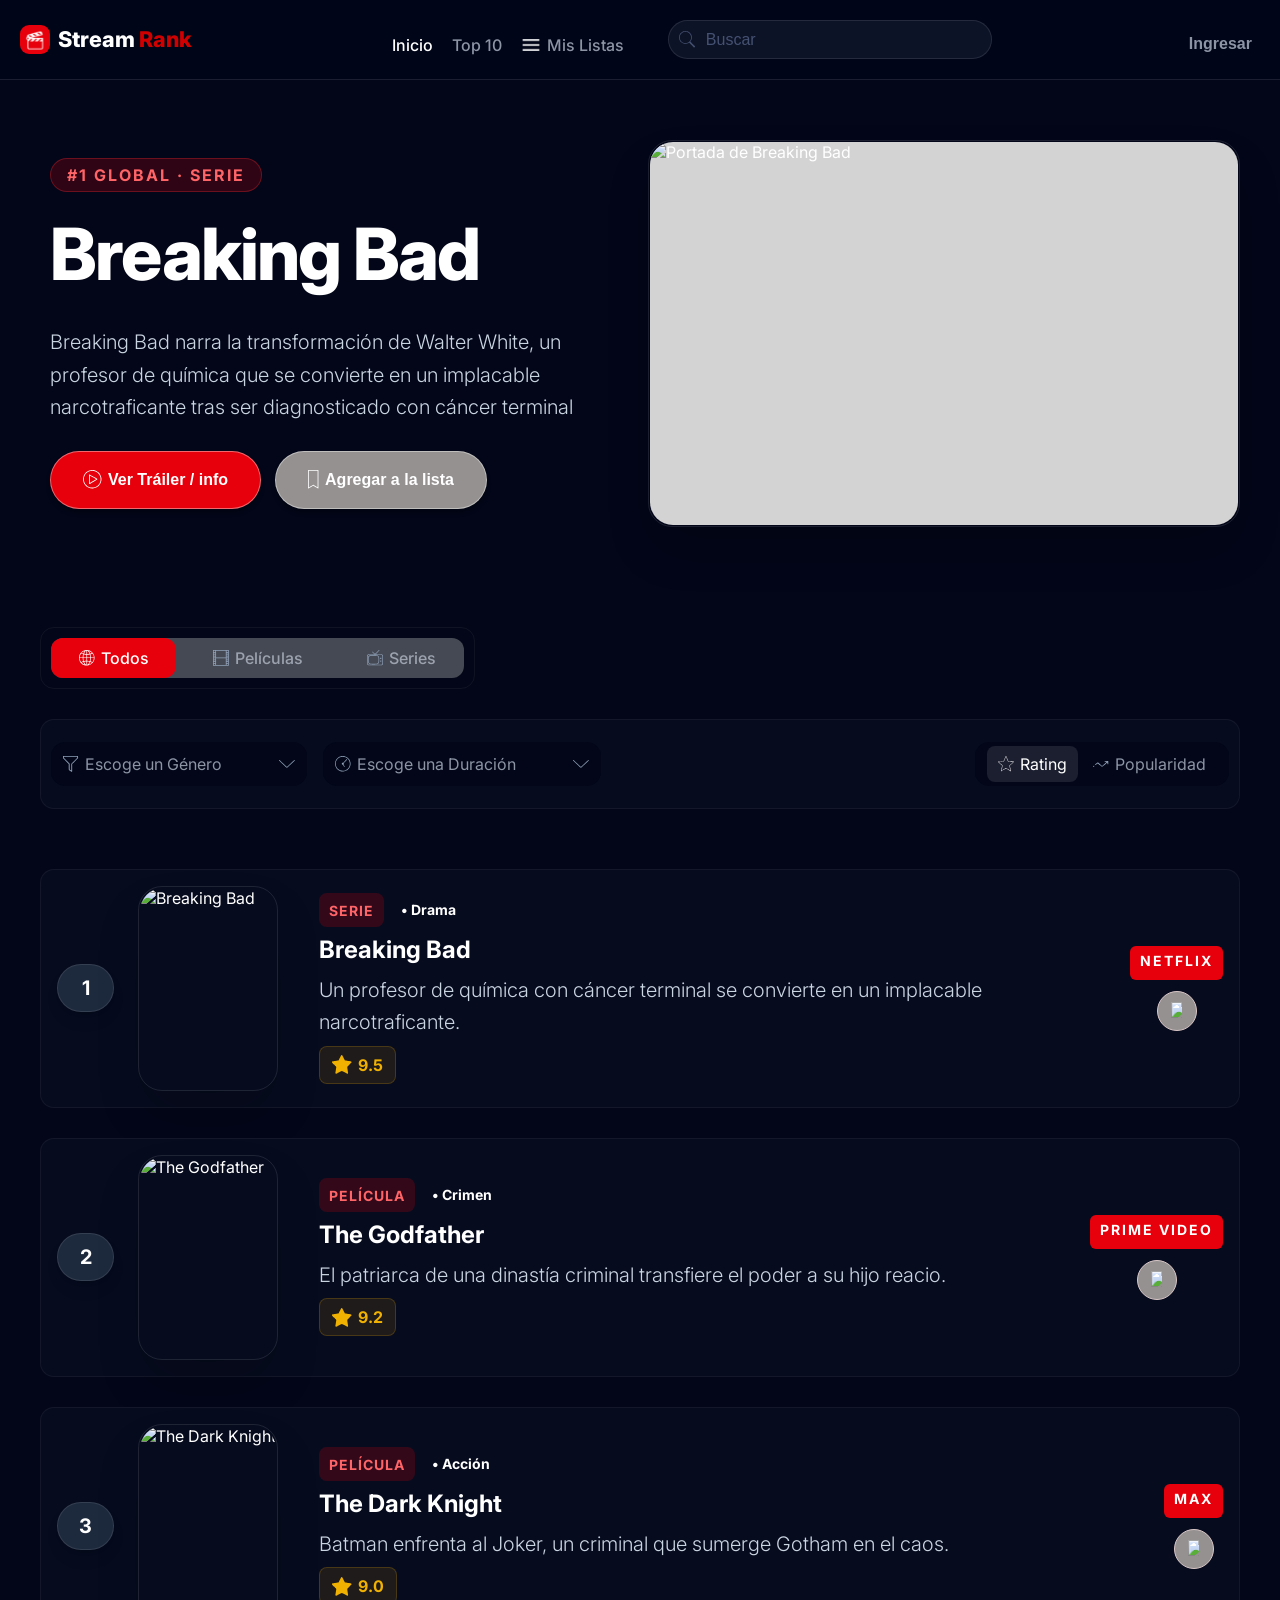
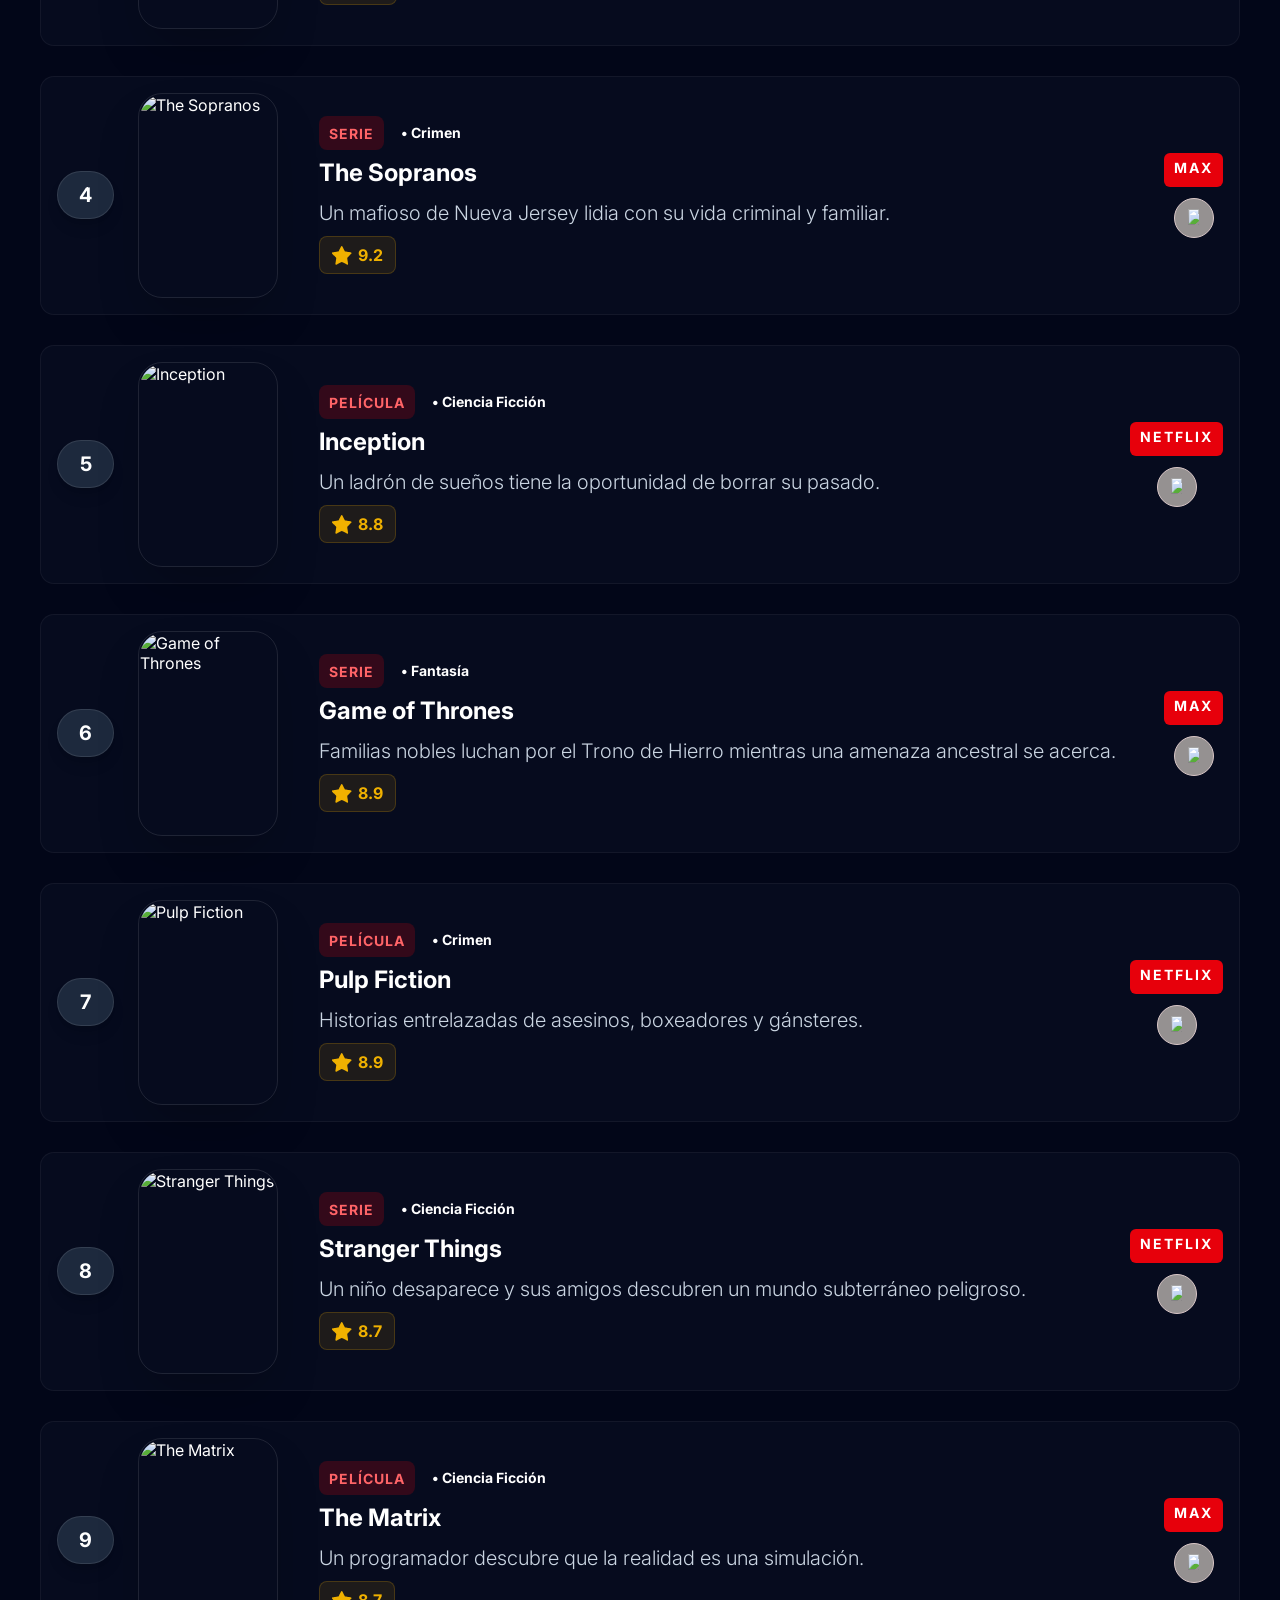
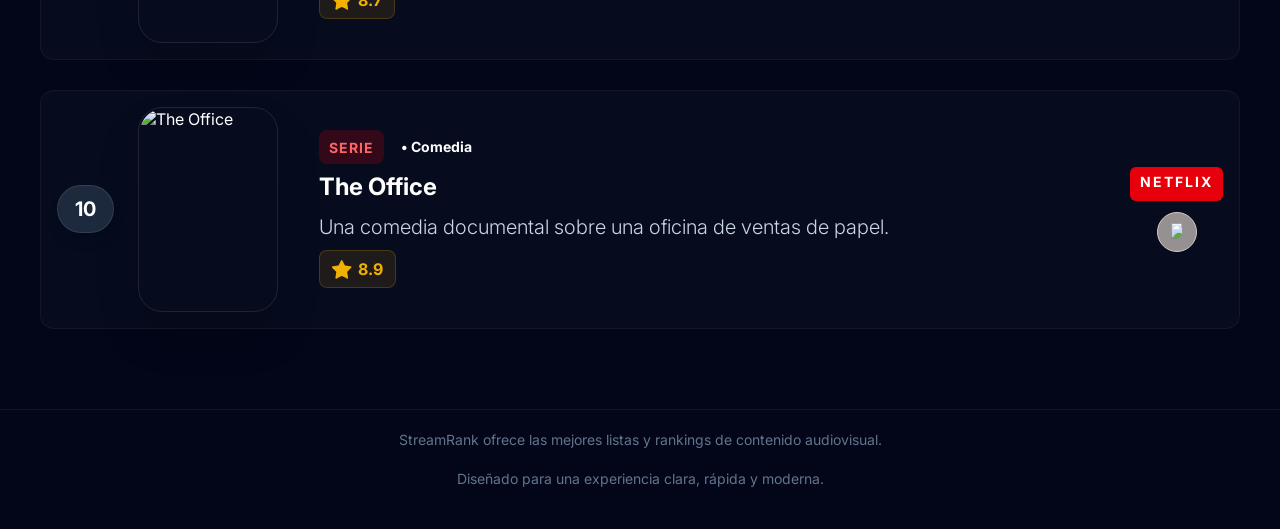
==== index.html @ d63970a8 "corregi errores icnos" ====
﻿<!DOCTYPE html>
<html lang="es">
<head>
  <meta charset="UTF-8" />
  <meta name="viewport" content="width=device-width, initial-scale=1.0" />
  <title>StreamRank - Inicio</title>
  <link rel="stylesheet" href="css/styles.css" />
  <link rel="stylesheet" href="css/registro.css">
</head>
<body>
  <header class="topbar">
    <div class="topbar-inner">
      <div class="brand" aria-label="StreamRank">
        <span class="brand-icon">
          <img src="assets/icons/Clapperboard.svg" alt="StreamRank icon" />
        </span>
        <span class="brand-title"><span>Stream</span><span>Rank</span></span>
      </div>

      <div class="header-nav-row">
        <nav class="main-nav" aria-label="Navegación principal">
          <a href="index.html" class="nav-link active">Inicio</a>
          <a href="top10.html" class="nav-link">Top 10</a>
          <a href="mis-listas.html" id="linkMisListas" class="nav-link">
            <span class="nav-icon">
              <img src="assets/icons/Menu.svg" alt="Mis Listas icon" />
            </span>
            Mis Listas
          </a>
          
        </nav>

        <form class="search-form" id="searchForm">
          <label class="search-field">
            <span class="search-icon">
              <img src="assets/icons/Busqueda.svg" alt="Buscar icon" />
            </span>
            <input id="searchInput" type="search" placeholder="Buscar" aria-label="Buscar" autocomplete="off" />
          </label>
        </form>
      </div>
       <button id="btnIngresar" class="profile-button" type="button">
        <span class="profile-icon">
          <img src="assets/icons/Perfil.svg" alt="Perfil icon" />
        </span>
        Username
      </button>

    </div>
  </header>

  <main class="page-content">
    
    <section class="hero">
        <div class="hero-info">
            <span class="hero-tag">#1 GLOBAL · SERIE</span> 
            
            <div class="hero-title-container">
                <h1 class="hero-title">Breaking Bad</h1>
            </div>

            <div class="hero-desc-container">
                <p class="hero-description">
                    Breaking Bad narra la transformación de Walter White, un profesor de química que se convierte en un implacable narcotraficante tras ser diagnosticado con cáncer terminal
                </p>
            </div>

            <div class="hero-buttons">
                <button class="btn btn-primary">
                    <span class="icon">
                        <img src="assets/icons/Play.svg" alt="Play icon" />  
                    </span>
                    <span class="btn-text">Ver Tráiler / info</span>
                </button>
                <button class="btn btn-secondary">
                    <span class="icon">
                        <img src="assets/icons/agregar.svg" alt="Agregar icon" />
                    </span>
                    <span class="btn-text">Agregar a la lista</span>
                </button>
            </div>
        </div>
        
        <div class="hero-image-container">
           <img src="https://www.hdwallpapers.net/previews/breaking-bad-walter-white-271.jpg" alt="Portada de Breaking Bad" class="hero-image">
        </div>
    </section>

    <section class="filters-section">
        
        <div class="filters-top-wrapper">
            
            <div class="content-type-toggle">
                
                <button class="toggle-btn active">
                    <span class="icon">
                        <img src="assets/icons/general.svg" alt="Todos">
                    </span>
                    <span class="btn-text">Todos</span>
                </button>
                
                <button class="toggle-btn">
                    <span class="icon">
                        <img src="assets/icons/Pelicula.svg" alt="Películas">
                    </span>
                    <span class="btn-text">Películas</span>
                </button>
                
                <button class="toggle-btn">
                    <span class="icon">
                        <img src="assets/icons/Series.svg" alt="Series">
                    </span>
                    <span class="btn-text">Series</span>
                </button>

            </div>
        </div>

        <div class="filters-bottom-wrapper">
            
            <div class="filters-dropdown-group">
                
                <button class="dropdown-btn">
                    <div class="dropdown-content-left">
                        <img src="assets/icons/Filtrar.svg" alt="Filtro">
                        <span class="btn-text">Escoge un Género</span>
                    </div>
                    <img src="assets/icons/Desplegar.svg" alt="Desplegar">
                </button>

                <button class="dropdown-btn">
                    <div class="dropdown-content-left">
                        <img src="assets/icons/Duracion.svg" alt="Reloj">
                        <span class="btn-text">Escoge una Duración</span>
                    </div>
                    <img src="assets/icons/Desplegar.svg" alt="Desplegar">
                </button>

            </div>

            <div class="filters-sort-group">
                
                <div class="sort-toggle-wrapper">
                    
                    <button class="sort-btn active">
                        <img src="assets/icons/Rating.svg" alt="Rating">
                        <span class="btn-text">Rating</span>
                    </button>
                    
                    <button class="sort-btn">
                        <img src="assets/icons/Popularidad.svg" alt="Popularidad">
                        <span class="btn-text">Popularidad</span>
                    </button>

                </div>
            </div>

        </div>

        </section>

        <section class="top-10-section">

          <div class="top-10-list">

                        <!-- CARTA 1: Breaking Bad (Serie - Drama) -->
            <article class="movie-card"
                    data-duration="160min"
                    data-description="Breaking Bad es un thriller explosivo que sigue la transformación de Walter White, un profesor de química convertido en fabricante de metanfetaminas, que junto a su exalumno Jesse Pinkman se adentra en el oscuro mundo del narcotráfico. Una historia de ambición, poder y consecuencias, donde cada decisión puede ser mortal."
                    data-trailer="https://www.youtube.com/embed/HhesaQXLuRY">
              <div class="card-number">1</div>
              <div class="card-image-wrapper">
                <img src="https://image.tmdb.org/t/p/w500/ggFHVNu6YYI5L9pCfOacjizRGt.jpg" alt="Breaking Bad" class="card-image">
              </div>
              <div class="card-info">
                <div class="info-top-tags">
                  <span class="tag-type">SERIE</span>
                  <span class="tag-genre">• Drama</span>
                </div>
                <h3 class="info-title">Breaking Bad</h3>
                <p class="info-desc">Un profesor de química con cáncer terminal se convierte en un implacable narcotraficante.</p>
                <div class="info-rating">
                  <div class="rating-icon"><img src="assets/icons/Estrella.svg" alt="Star"></div>
                  <span class="rating-text">9.5</span>
                </div>
              </div>
              <div class="card-actions">
                <span class="tag-platform">NETFLIX</span>
                <button class="btn-bookmark"><img src="assets/icons/Agregar.svg" alt="Guardar" class="bookmark-icon"></button>
              </div>
            </article>

            <!-- CARTA 2: The Godfather (Película - Crimen) -->
            <article class="movie-card"
                    data-duration="175min"
                    data-description="El patriarca de una dinastía del crimen organizado transfiere el control de su imperio a su hijo reacio. Exploración del poder, la familia y la traición. Considerada una de las mejores películas de la historia."
                    data-trailer="https://www.youtube.com/embed/sY1S34973zA">
              <div class="card-number">2</div>
              <div class="card-image-wrapper">
                <img src="https://m.media-amazon.com/images/M/MV5BNGEwYjgwOGQtYjg5ZS00Njc1LTk2ZGEtM2QwZWQ2NjdhZTE5XkEyXkFqcGc@._V1_.jpg" alt="The Godfather" class="card-image">
              </div>
              <div class="card-info">
                <div class="info-top-tags">
                  <span class="tag-type">PELÍCULA</span>
                  <span class="tag-genre">• Crimen</span>
                </div>
                <h3 class="info-title">The Godfather</h3>
                <p class="info-desc">El patriarca de una dinastía criminal transfiere el poder a su hijo reacio.</p>
                <div class="info-rating">
                  <div class="rating-icon"><img src="assets/icons/Estrella.svg" alt="Star"></div>
                  <span class="rating-text">9.2</span>
                </div>
              </div>
              <div class="card-actions">
                <span class="tag-platform">PRIME VIDEO</span>
                <button class="btn-bookmark"><img src="assets/icons/Agregar.svg" alt="Guardar" class="bookmark-icon"></button>
              </div>
            </article>

            <!-- CARTA 3: The Dark Knight (Película - Acción) -->
            <article class="movie-card"
                    data-duration="152min"
                    data-description="Batman se enfrenta a su enemigo más psicótico: el Joker, un criminal maestro que sumerge a Gotham en el caos. Considerada una de las mejores películas de superhéroes de la historia, con una actuación inolvidable de Heath Ledger."
                    data-trailer="https://www.youtube.com/embed/EXeTwQWrcwY">
              <div class="card-number">3</div>
              <div class="card-image-wrapper">
                <img src="https://image.tmdb.org/t/p/w500/qJ2tW6WMUDux911r6m7haRef0WH.jpg" alt="The Dark Knight" class="card-image">
              </div>
              <div class="card-info">
                <div class="info-top-tags">
                  <span class="tag-type">PELÍCULA</span>
                  <span class="tag-genre">• Acción</span>
                </div>
                <h3 class="info-title">The Dark Knight</h3>
                <p class="info-desc">Batman enfrenta al Joker, un criminal que sumerge Gotham en el caos.</p>
                <div class="info-rating">
                  <div class="rating-icon"><img src="assets/icons/Estrella.svg" alt="Star"></div>
                  <span class="rating-text">9.0</span>
                </div>
              </div>
              <div class="card-actions">
                <span class="tag-platform">MAX</span>
                <button class="btn-bookmark"><img src="assets/icons/Agregar.svg" alt="Guardar" class="bookmark-icon"></button>
              </div>
            </article>

            <!-- CARTA 4: The Sopranos (Serie - Crimen) -->
            <article class="movie-card"
                    data-duration="55min"
                    data-description="Tony Soprano, un mafioso de Nueva Jersey, lucha por equilibrar su vida criminal con los problemas familiares. Considerada una de las mejores series de la historia, pionera en la televisión moderna."
                    data-trailer="https://www.youtube.com/embed/KMx4iFcozK0">
              <div class="card-number">4</div>
              <div class="card-image-wrapper">
                <img src="https://m.media-amazon.com/images/M/MV5BZjYwNWQwOTMtMzYwOS00NTcxLWFhNTYtNGQ4YjdmYTcyNDFkXkEyXkFqcGc@._V1_.jpg" alt="The Sopranos" class="card-image">
              </div>
              <div class="card-info">
                <div class="info-top-tags">
                  <span class="tag-type">SERIE</span>
                  <span class="tag-genre">• Crimen</span>
                </div>
                <h3 class="info-title">The Sopranos</h3>
                <p class="info-desc">Un mafioso de Nueva Jersey lidia con su vida criminal y familiar.</p>
                <div class="info-rating">
                  <div class="rating-icon"><img src="assets/icons/Estrella.svg" alt="Star"></div>
                  <span class="rating-text">9.2</span>
                </div>
              </div>
              <div class="card-actions">
                <span class="tag-platform">MAX</span>
                <button class="btn-bookmark"><img src="assets/icons/Agregar.svg" alt="Guardar" class="bookmark-icon"></button>
              </div>
            </article>

            <!-- CARTA 5: Inception (Película - Ciencia Ficción) -->
            <article class="movie-card"
                    data-duration="148min"
                    data-description="Un ladrón que roba secretos del subconsciente durante el sueño tiene la oportunidad de borrar su pasado. Christopher Nolan dirige esta obra maestra visual que desafía la realidad."
                    data-trailer="https://www.youtube.com/embed/YoHD9XEInc0">
              <div class="card-number">5</div>
              <div class="card-image-wrapper">
                <img src="https://play-lh.googleusercontent.com/buKf27Hxendp3tLNpNtP3E-amP0o4yYV-SGKyS2u-Y3GdGRTyfNCIT5WAVs2OudOz6so5K1jtYdAUKI9nw8=w240-h480-rw" alt="Inception" class="card-image">
              </div>
              <div class="card-info">
                <div class="info-top-tags">
                  <span class="tag-type">PELÍCULA</span>
                  <span class="tag-genre">• Ciencia Ficción</span>
                </div>
                <h3 class="info-title">Inception</h3>
                <p class="info-desc">Un ladrón de sueños tiene la oportunidad de borrar su pasado.</p>
                <div class="info-rating">
                  <div class="rating-icon"><img src="assets/icons/Estrella.svg" alt="Star"></div>
                  <span class="rating-text">8.8</span>
                </div>
              </div>
              <div class="card-actions">
                <span class="tag-platform">NETFLIX</span>
                <button class="btn-bookmark"><img src="assets/icons/Agregar.svg" alt="Guardar" class="bookmark-icon"></button>
              </div>
            </article>

            <!-- CARTA 6: Game of Thrones (Serie - Fantasía) -->
            <article class="movie-card"
                    data-duration="55min"
                    data-description="Nobles familias luchan por el control del Trono de Hierro mientras una amenaza ancestral se acerca desde el norte. Dragones, traiciones, batallas épicas y personajes que marcaron la televisión moderna."
                    data-trailer="https://www.youtube.com/embed/KPLWWIOCOOQ">
              <div class="card-number">6</div>
              <div class="card-image-wrapper">
                <img src="https://m.media-amazon.com/images/M/MV5BMTNhMDJmNmYtNDQ5OS00ODdlLWE0ZDAtZTgyYTIwNDY3OTU3XkEyXkFqcGc@._V1_.jpg" alt="Game of Thrones" class="card-image">
              </div>
              <div class="card-info">
                <div class="info-top-tags">
                  <span class="tag-type">SERIE</span>
                  <span class="tag-genre">• Fantasía</span>
                </div>
                <h3 class="info-title">Game of Thrones</h3>
                <p class="info-desc">Familias nobles luchan por el Trono de Hierro mientras una amenaza ancestral se acerca.</p>
                <div class="info-rating">
                  <div class="rating-icon"><img src="assets/icons/Estrella.svg" alt="Star"></div>
                  <span class="rating-text">8.9</span>
                </div>
              </div>
              <div class="card-actions">
                <span class="tag-platform">MAX</span>
                <button class="btn-bookmark"><img src="assets/icons/Agregar.svg" alt="Guardar" class="bookmark-icon"></button>
              </div>
            </article>

            <!-- CARTA 7: Pulp Fiction (Película - Crimen) -->
            <article class="movie-card"
                    data-duration="154min"
                    data-description="Las vidas de dos asesinos a sueldo, un boxeador, la esposa de un gánster y dos ladrones se entrelazan en historias no lineales llenas de diálogos brillantes y violencia estilizada."
                    data-trailer="https://www.youtube.com/embed/s7EdQ4FqbhY">
              <div class="card-number">7</div>
              <div class="card-image-wrapper">
                <img src="https://image.tmdb.org/t/p/w500/d5iIlFn5s0ImszYzBPb8JPIfbXD.jpg" alt="Pulp Fiction" class="card-image">
              </div>
              <div class="card-info">
                <div class="info-top-tags">
                  <span class="tag-type">PELÍCULA</span>
                  <span class="tag-genre">• Crimen</span>
                </div>
                <h3 class="info-title">Pulp Fiction</h3>
                <p class="info-desc">Historias entrelazadas de asesinos, boxeadores y gánsteres.</p>
                <div class="info-rating">
                  <div class="rating-icon"><img src="assets/icons/Estrella.svg" alt="Star"></div>
                  <span class="rating-text">8.9</span>
                </div>
              </div>
              <div class="card-actions">
                <span class="tag-platform">NETFLIX</span>
                <button class="btn-bookmark"><img src="assets/icons/Agregar.svg" alt="Guardar" class="bookmark-icon"></button>
              </div>
            </article>

            <!-- CARTA 8: Stranger Things (Serie - Ciencia Ficción) -->
            <article class="movie-card"
                    data-duration="50min"
                    data-description="En un pueblo de Indiana en los años 80, un niño desaparece y sus amigos, junto con su madre y el jefe de policía, se enfrentan a una peligrosa realidad alterna llena de monstruos y experimentos gubernamentales."
                    data-trailer="https://www.youtube.com/embed/mnd7sFt5c3A">
              <div class="card-number">8</div>
              <div class="card-image-wrapper">
                <img src="https://image.tmdb.org/t/p/w500/x2LSRK2Cm7MZhjluni1msVJ3wDF.jpg" alt="Stranger Things" class="card-image">
              </div>
              <div class="card-info">
                <div class="info-top-tags">
                  <span class="tag-type">SERIE</span>
                  <span class="tag-genre">• Ciencia Ficción</span>
                </div>
                <h3 class="info-title">Stranger Things</h3>
                <p class="info-desc">Un niño desaparece y sus amigos descubren un mundo subterráneo peligroso.</p>
                <div class="info-rating">
                  <div class="rating-icon"><img src="assets/icons/Estrella.svg" alt="Star"></div>
                  <span class="rating-text">8.7</span>
                </div>
              </div>
              <div class="card-actions">
                <span class="tag-platform">NETFLIX</span>
                <button class="btn-bookmark"><img src="assets/icons/Agregar.svg" alt="Guardar" class="bookmark-icon"></button>
              </div>
            </article>

            <!-- CARTA 9: The Matrix (Película - Ciencia Ficción) -->
            <article class="movie-card"
                    data-duration="136min"
                    data-description="Un programador descubre que la realidad en la que vive es una simulación controlada por máquinas. Neo se une a un grupo de rebeldes para luchar contra sus opresores y liberar a la humanidad."
                    data-trailer="https://www.youtube.com/embed/vKQi3bBA1y8">
              <div class="card-number">9</div>
              <div class="card-image-wrapper">
                <img src="https://image.tmdb.org/t/p/w500/f89U3ADr1oiB1s9GkdPOEpXUk5H.jpg" alt="The Matrix" class="card-image">
              </div>
              <div class="card-info">
                <div class="info-top-tags">
                  <span class="tag-type">PELÍCULA</span>
                  <span class="tag-genre">• Ciencia Ficción</span>
                </div>
                <h3 class="info-title">The Matrix</h3>
                <p class="info-desc">Un programador descubre que la realidad es una simulación.</p>
                <div class="info-rating">
                  <div class="rating-icon"><img src="assets/icons/Estrella.svg" alt="Star"></div>
                  <span class="rating-text">8.7</span>
                </div>
              </div>
              <div class="card-actions">
                <span class="tag-platform">MAX</span>
                <button class="btn-bookmark"><img src="assets/icons/Agregar.svg" alt="Guardar" class="bookmark-icon"></button>
              </div>
            </article>

            <!-- CARTA 10: The Office (US) (Serie - Comedia) -->
            <article class="movie-card"
                    data-duration="22min"
                    data-description="Una comedia documental sobre la vida en una oficina de ventas de papel. Personajes inolvidables, momentos incómodos y un humor único que la convirtieron en un fenómeno de culto."
                    data-trailer="https://www.youtube.com/embed/tNcDHWpselE">
              <div class="card-number">10</div>
              <div class="card-image-wrapper">
                <img src="https://upload.wikimedia.org/wikipedia/en/5/58/TheOffice_S7_DVD.jpg" alt="The Office" class="card-image">
              </div>
              <div class="card-info">
                <div class="info-top-tags">
                  <span class="tag-type">SERIE</span>
                  <span class="tag-genre">• Comedia</span>
                </div>
                <h3 class="info-title">The Office</h3>
                <p class="info-desc">Una comedia documental sobre una oficina de ventas de papel.</p>
                <div class="info-rating">
                  <div class="rating-icon"><img src="assets/icons/Estrella.svg" alt="Star"></div>
                  <span class="rating-text">8.9</span>
                </div>
              </div>
              <div class="card-actions">
                <span class="tag-platform">NETFLIX</span>
                <button class="btn-bookmark"><img src="assets/icons/Agregar.svg" alt="Guardar" class="bookmark-icon"></button>
              </div>
            </article>



          </div>  
    </section>
    </main>

  <footer class="footer">
    <p class="footer-text">StreamRank ofrece las mejores listas y rankings de contenido audiovisual.</p>
    <p class="footer-text">Diseñado para una experiencia clara, rápida y moderna.</p>
  </footer>

<!-- MODAL FLOTANTE - UN SOLO MODAL PARA TODAS LAS CARTAS -->
<div class="modal-overlay" id="movieModalOverlay">
  <div class="floating-card">
    <div class="modal-header">
      <button class="modal-close-btn" id="closeModalBtn">✕</button>
    </div>
    <div class="modal-content">
      <!-- Tags -->
      <div class="modal-tags">
        <span class="tag-type" id="modalType">SERIE</span>
        <span class="tag-genre" id="modalGenre">• Drama</span>
      </div>

      <!-- Título -->
      <h3 class="info-title" id="modalTitle">Breaking Bad</h3>

      <!-- Rating + Duración -->
      <div class="modal-rating-duration">
        <div class="info-rating">
          <div class="rating-icon"><img src="assets/icons/Estrella.svg" alt="Star"></div>
          <span class="rating-text" id="modalRating">9.5</span>
        </div>
        <div class="modal-duration-badge">
          <img src="assets/icons/Duracion.svg" alt="Duración" class="duration-icon">
          <span id="modalDuration">160min</span>
        </div>
      </div>

      <!-- Descripción larga (se actualiza dinámicamente) -->
      <p class="info-desc" id="modalDesc"></p>

      <!-- Tráiler (se actualiza dinámicamente) -->
      <div class="trailer-wrapper">
        <iframe id="trailerIframe" src="https://www.youtube.com/embed/HhesaQXLuRY" title="Trailer" frameborder="0" allowfullscreen></iframe>
      </div>

    </div>
  </div>
</div>

  <script>
    document.addEventListener('DOMContentLoaded', () => {
      const btnAgregar = document.querySelector('.btn-secondary');
      
      btnAgregar.addEventListener('click', function() {
        this.classList.toggle('added');
        
        const icon = this.querySelector('.icon');
        const text = this.querySelector('.btn-text');
        
        if (this.classList.contains('added')) {
          icon.innerHTML = '<img src="assets/icons/agregada.svg" alt="Agregado" style="width: 20px; height: 20px; object-fit: contain;" />';
          text.textContent = 'Agregado';
        } else {
          icon.innerHTML = '<img src="assets/icons/agregar.svg" alt="Agregar" style="width: 20px; height: 20px; object-fit: contain;" />'; 
          text.textContent = 'Agregar a la lista';
        }
      });
    });
  </script>

  <script>
    // Seleccionamos todos los botones de guardado de las tarjetas
    const bookmarkButtons = document.querySelectorAll('.btn-bookmark');

    bookmarkButtons.forEach(button => {
        button.addEventListener('click', function() {
            // Alterna la clase 'active' (pone y quita el fondo rojo)
            this.classList.toggle('active');

            // Seleccionamos la imagen que está dentro del botón
            const icon = this.querySelector('img');

            // Si el botón ahora tiene la clase 'active', cambiamos el icono al de check
            if (this.classList.contains('active')) {
                // Asegúrate de tener un icono de check rojo en tu carpeta assets
                icon.src = 'assets/icons/agregada.svg'; 
            } else {
                // Si se quita el 'active', vuelve al icono original
                icon.src = 'assets/icons/agregar.svg';
            }
        });
    });
  </script>

<script>
    document.addEventListener('DOMContentLoaded', () => {
    const movieModalOverlay = document.getElementById('movieModalOverlay');
    const closeBtn = document.getElementById('closeModalBtn');
    
    // Elementos del modal
    const modalType = document.getElementById('modalType');
    const modalGenre = document.getElementById('modalGenre');
    const modalTitle = document.getElementById('modalTitle');
    const modalRating = document.getElementById('modalRating');
    const modalDesc = document.getElementById('modalDesc');
    const modalDuration = document.getElementById('modalDuration');
    const trailerIframe = document.getElementById('trailerIframe');
    
    function openMovieModal(card) {
        // Obtener datos de la carta (clases existentes)
        const typeElem = card.querySelector('.tag-type');
        const genreElem = card.querySelector('.tag-genre');
        const titleElem = card.querySelector('.info-title');
        const ratingElem = card.querySelector('.rating-text');
        
        // Actualizar modal con esos datos
        if (typeElem) modalType.textContent = typeElem.textContent;
        if (genreElem) modalGenre.textContent = genreElem.textContent;
        if (titleElem) modalTitle.textContent = titleElem.textContent;
        if (ratingElem) modalRating.textContent = ratingElem.textContent;
        
        // Obtener datos de atributos data-*
        const duration = card.dataset.duration || '160min';
        const description = card.dataset.description || '';
        const trailerUrl = card.dataset.trailer || 'https://www.youtube.com/embed/HhesaQXLuRY';
        
        modalDuration.textContent = duration;
        modalDesc.textContent = description;
        trailerIframe.src = trailerUrl;
        
        // Mostrar modal
        movieModalOverlay.classList.add('active');
        document.body.classList.add('modal-open');
    }
    
    function closeMovieModal() {
        movieModalOverlay.classList.remove('active');
        document.body.classList.remove('modal-open');
        // Opcional: detener el vídeo al cerrar
        // trailerIframe.src = trailerIframe.src;
    }
    
    // Asignar evento click a todas las cartas
    const cards = document.querySelectorAll('.movie-card');
    cards.forEach(card => {
        card.addEventListener('click', (e) => {
        if (e.target.closest('.btn-bookmark')) return;
        openMovieModal(card);
        });
    });
    
    // Cerrar modal
    closeBtn.addEventListener('click', closeMovieModal);
    movieModalOverlay.addEventListener('click', (e) => {
        if (e.target === movieModalOverlay) closeMovieModal();
    });
    document.addEventListener('keydown', (e) => {
        if (e.key === 'Escape' && movieModalOverlay.classList.contains('active')) closeMovieModal();
    });
    });
    const todasLasCartas = document.querySelectorAll('.movie-card');

  function filtrarCartas() {
    const tipoActivo = document.querySelector('.toggle-btn.active')?.dataset.tipo || 'todos';
    const generoActivo = document.querySelector('.dropdown-btn[data-tipo="genero"]')?.dataset.valor || 'todos';
    const duracionActiva = document.querySelector('.dropdown-btn[data-tipo="duracion"]')?.dataset.valor || 'todos';

    todasLasCartas.forEach(card => {
      const tipo = card.querySelector('.tag-type')?.textContent.trim().toLowerCase();
      const genero = card.querySelector('.tag-genre')?.textContent.replace('•','').trim().toLowerCase();
      const duracion = parseInt(card.dataset.duration) || 0;

      let visible = true;

      // Filtro tipo
      if (tipoActivo === 'peliculas' && tipo !== 'película') visible = false;
      if (tipoActivo === 'series' && tipo !== 'serie') visible = false;

      // Filtro género
      if (generoActivo !== 'todos' && !genero.includes(generoActivo)) visible = false;

      // Filtro duración
      if (duracionActiva === 'corta' && duracion > 100) visible = false;
      if (duracionActiva === 'media' && (duracion <= 100 || duracion > 150)) visible = false;
      if (duracionActiva === 'larga' && duracion <= 150) visible = false;

      card.style.display = visible ? '' : 'none';
    });

    ordenarCartas();
  }

  function ordenarCartas() {
    const ordenActivo = document.querySelector('.sort-btn.active')?.dataset.orden || 'rating';
    const lista = document.querySelector('.top-10-list');
    const cartas = [...lista.querySelectorAll('.movie-card')].filter(c => c.style.display !== 'none');

    cartas.sort((a, b) => {
      if (ordenActivo === 'rating') {
        return parseFloat(b.querySelector('.rating-text')?.textContent || 0)
             - parseFloat(a.querySelector('.rating-text')?.textContent || 0);
      } else {
        // popularidad = número de carta original
        return parseInt(a.querySelector('.card-number')?.textContent || 0)
             - parseInt(b.querySelector('.card-number')?.textContent || 0);
      }
    });

    cartas.forEach(c => lista.appendChild(c));
  }

  // ── TOGGLE TIPO (Todos / Películas / Series) ──
  const tipoMap = { 'Todos': 'todos', 'Películas': 'peliculas', 'Series': 'series' };
  document.querySelectorAll('.toggle-btn').forEach(btn => {
    btn.dataset.tipo = tipoMap[btn.querySelector('.btn-text')?.textContent.trim()] || 'todos';
    btn.addEventListener('click', () => {
      document.querySelectorAll('.toggle-btn').forEach(b => b.classList.remove('active'));
      btn.classList.add('active');
      filtrarCartas();
    });
  });

  // ── SORT (Rating / Popularidad) ──
  const ordenMap = { 'Rating': 'rating', 'Popularidad': 'popularidad' };
  document.querySelectorAll('.sort-btn').forEach(btn => {
    btn.dataset.orden = ordenMap[btn.querySelector('.btn-text')?.textContent.trim()] || 'rating';
    btn.addEventListener('click', () => {
      document.querySelectorAll('.sort-btn').forEach(b => b.classList.remove('active'));
      btn.classList.add('active');
      filtrarCartas();
    });
  });

  // ── DROPDOWNS ──
  function crearDropdown(btnEl, tipo, opciones) {
    btnEl.dataset.tipo = tipo;
    btnEl.dataset.valor = 'todos';

    const wrapper = document.createElement('div');
    wrapper.className = 'dropdown-wrapper';
    btnEl.parentNode.insertBefore(wrapper, btnEl);
    wrapper.appendChild(btnEl);

    const menu = document.createElement('div');
    menu.className = 'dropdown-menu';
    menu.innerHTML = opciones.map(o =>
      `<button class="dropdown-option" data-valor="${o.valor}" type="button">${o.label}</button>`
    ).join('');
    wrapper.appendChild(menu);

    btnEl.addEventListener('click', (e) => {
      e.stopPropagation();
      // Cerrar otros dropdowns
      document.querySelectorAll('.dropdown-menu.open').forEach(m => {
        if (m !== menu) m.classList.remove('open');
      });
      menu.classList.toggle('open');
    });

    menu.querySelectorAll('.dropdown-option').forEach(opt => {
      opt.addEventListener('click', () => {
        btnEl.dataset.valor = opt.dataset.valor;
        btnEl.querySelector('.btn-text').textContent = opt.textContent;
        menu.classList.remove('open');
        filtrarCartas();
      });
    });
  }

  const dropdowns = document.querySelectorAll('.dropdown-btn');
  crearDropdown(dropdowns[0], 'genero', [
    { valor: 'todos', label: 'Todos los géneros' },
    { valor: 'drama', label: 'Drama' },
    { valor: 'crimen', label: 'Crimen' },
    { valor: 'acción', label: 'Acción' },
    { valor: 'thriller', label: 'Thriller' },
    { valor: 'ciencia ficción', label: 'Ciencia Ficción' },
  ]);
  crearDropdown(dropdowns[1], 'duracion', [
    { valor: 'todos', label: 'Cualquier duración' },
    { valor: 'corta', label: 'Corta (< 100 min)' },
    { valor: 'media', label: 'Media (100–150 min)' },
    { valor: 'larga', label: 'Larga (> 150 min)' },
  ]);

  // Cerrar dropdowns al hacer clic afuera
  document.addEventListener('click', () => {
    document.querySelectorAll('.dropdown-menu.open').forEach(m => m.classList.remove('open'));
  });
    
</script>
  <!-- AUTH MODALS -->
  <div id="modalOverlay" class="modal-overlay" onclick="cerrarModal()" style="display:none;"></div>

  <div id="modalLogin" class="modal-login" style="display:none;">
    <button class="modal-cerrar" type="button" onclick="cerrarModal()">✕</button>
    <div class="modal-contenido">
      <div class="modal-encabezado">
        <h2 class="modal-titulo">Bienvenido de nuevo</h2>
        <p class="modal-subtitulo">Ingresa tus credenciales para acceder a tu cuenta.</p>
      </div>
      <div class="modal-campo">
        <label class="modal-label" for="loginEmail">Correo electrónico</label>
        <div class="modal-input-wrapper">
          <span class="modal-input-icono">✉</span>
          <input class="modal-input" id="loginEmail" type="email" placeholder="tu@correo.com" />
          <small id="loginEmailError" style="color:red; display:none; font-size:12px;">El correo debe contener "@gmail.com"</small>
        </div>
      </div>
      <div class="modal-campo">
        <label class="modal-label" for="loginPassword">Contraseña</label>
        <div class="modal-input-wrapper">
          <span class="modal-input-icono">🔒</span>
          <input class="modal-input" id="loginPassword" type="password" placeholder="••••••••" />
          <small id="loginPassError" style="color:red; display:none; font-size:12px;">La contraseña debe tener mínimo 8 caracteres</small>
        </div>
      </div>
      <button class="modal-btn-ingresar" type="button" onclick="simularLogin()">Ingresar</button>
      <p class="modal-pie">¿No tienes cuenta? <a href="javascript:void(0)" class="modal-pie-link" onclick="abrirRegistro()">Regístrate aquí</a></p>
    </div>
  </div>

  <div id="modalRegistro" class="modal-login" style="display:none;">
    <button class="modal-cerrar" type="button" onclick="cerrarRegistro()">✕</button>
    <div class="modal-contenido">
      <div class="modal-encabezado">
        <h2 class="modal-titulo">Crear una cuenta</h2>
        <p class="modal-subtitulo">Regístrate por primera vez con tu correo electrónico.</p>
      </div>
      <div class="modal-campo">
        <label class="modal-label" for="regEmail">Correo electrónico</label>
        <div class="modal-input-wrapper">
          <span class="modal-input-icono">✉</span>
          <input class="modal-input" id="regEmail" type="email" placeholder="tu@correo.com" />
        </div>
      </div>
      <div class="modal-campo">
        <label class="modal-label" for="regPassword">Contraseña</label>
        <div class="modal-input-wrapper">
          <span class="modal-input-icono">🔒</span>
          <input class="modal-input" id="regPassword" type="password" placeholder="••••••••" />
        </div>
      </div>
      <button class="modal-btn-ingresar" type="button" onclick="simularRegistro()">Registrarse</button>
      <p class="modal-pie">¿Ya tienes cuenta? <a href="javascript:void(0)" class="modal-pie-link" onclick="irALogin()">Ingresa aquí</a></p>
    </div>
  </div>

  <script src="js/auth.js"></script>
</body>
</html>
---- css/styles.css ----
@import url('https://fonts.googleapis.com/css2?family=Inter:wght@300;400;500;700;800&display=swap');

:root {
  color-scheme: dark;
  /* Colores */
  --color-bg: #020618;
  --color-surface: #0F172B;
  --color-brand: #E7000B;
  --color-brand-dark: #D00000;
  --color-text-primary: #ffffff;
  --color-text-muted: #8D95A5;
  --color-text-placeholder: #455172;
  --color-text-footer: #62748E;
  --color-border: rgba(255, 255, 255, 0.1);
  --color-border-hover: rgba(255, 255, 255, 0.2);
  --color-surface-hover: rgba(255, 255, 255, 0.05);
  --color-topbar-bg: rgba(2, 6, 24, 0.8);
  --color-search-bg: rgba(15, 23, 43, 0.8);

  /* Tipografía */
  --font-main: 'Inter', ui-sans-serif, system-ui, -apple-system, BlinkMacSystemFont, 'Segoe UI', sans-serif;

  /* Bordes redondeados */
  --radius-sm: 8px;
  --radius-md: 9.1px;
  --radius-pill: 9999px;
}

* {
  box-sizing: border-box;
}

html,
body {
  margin: 0;
  min-height: 100%;
}

body {
  display: flex;
  flex-direction: column;
  min-height: 100vh;
  font-family: var(--font-main);
  background: var(--color-bg);
  color: var(--color-text-primary);
}

.page-content {
  flex: 1;
}

/* --- ESTILOS DE TU HEADER --- */
.topbar {
  display: flex;
  flex-direction: column;
  align-items: center;
  align-self: stretch;
  padding: 20px;
  width: 100%;
  border-bottom: 1px solid var(--color-border);
  background: var(--color-topbar-bg);
}

.topbar-inner {
  display: flex;
  justify-content: space-between;
  align-items: center;
  align-content: center;
  row-gap: 74px;
  flex-wrap: wrap;
  width: 100%;
}

.brand {
  display: flex;
  justify-content: space-between;
  align-items: center;
  align-content: center;
  row-gap: 74px;
  flex-wrap: wrap;
  gap: 8px;
  align-self: stretch;
}

.brand-icon {
  display: flex;
  justify-content: center;
  align-items: center;
  padding: 4.9px;
  gap: 7px;
  border-radius: var(--radius-md);
  background: var(--color-brand);
}

.brand-icon img {
  width: 20px;
  height: 20px;
  object-fit: contain;
}

.brand-title {
  display: inline-flex;
  align-items: center;
  gap: 4px;
  font-size: 21.682px;
  font-weight: 800;
  line-height: 1;
}

.brand-title span:first-child {
  color: var(--color-text-primary);
}

.brand-title span:last-child {
  color: var(--color-brand-dark);
}

.header-nav-row {
  display: flex;
  width: 612px;
  justify-content: space-between;
  align-items: center;
  align-content: center;
  row-gap: 19px;
  flex-wrap: wrap;
}

.main-nav {
  display: flex;
  width: 256px;
  height: 25px;
  padding: 0 4px;
  justify-content: space-between;
  align-items: center;
  align-content: space-between;
  flex-shrink: 0;
  flex-wrap: wrap;
}

.nav-link {
  display: inline-flex;
  align-items: center;
  gap: 6px;
  padding: 8px;
  min-height: 25px;
  color: var(--color-text-muted); 
  font-size: 16px;
  font-weight: 500;
  text-decoration: none;
  cursor: pointer;
  transition: color 0.3s;  
}

.nav-link.active, 
.nav-link:hover {
  color: var(--color-text-primary); 
}

.nav-link.active .nav-icon img,
.nav-link:hover .nav-icon img {
  filter: brightness(1.5); 
}

.nav-icon {
  display: inline-flex;
  width: 20px;
  height: 20px;
  align-items: center;
  justify-content: center;
}

.nav-icon img,
.search-icon img,
.profile-icon img {
  width: 100%;
  height: 100%;
  object-fit: contain;
}

.search-form {
  display: flex;
  width: 324px;
  height: 39px;
  flex-shrink: 0;
}

.search-field {
  display: flex;
  align-items: center;
  width: 100%;
  height: 100%;
  padding: 10px;
  gap: 8px;
  border-radius: var(--radius-pill);
  border: 1px solid var(--color-border);
  background: var(--color-search-bg);
  cursor: text;
}

.search-field input {
  width: 100%;
  background: transparent;
  border: none;
  color: var(--color-text-primary);
  font-size: 16px;
  font-weight: 500;
  outline: none;
}

.search-field input::placeholder {
  color: var(--color-text-placeholder);
}

.search-field:focus-within {
  border-color: var(--color-border-hover);
}

.search-icon {
  display: inline-flex;
  width: 18px;
  height: 18px;
}

.profile-button {
  display: flex;
  height: 25px;
  padding: 8px;
  justify-content: center;
  align-items: center;
  align-content: space-between;
  column-gap: 6px;
  flex-wrap: wrap;
  color: var(--color-text-muted);
  font-size: 16px;
  font-weight: 700;
  background: transparent;
  border: none;
  cursor: pointer;
}

.profile-icon {
  display: inline-flex;
  width: 16.7px;
  height: 16.7px;
  align-items: center;
  justify-content: center;
}

/* --- ESTILOS DE TU FOOTER --- */
.footer {
  display: flex;
  flex-direction: column;
  justify-content: center;
  align-items: center;
  align-self: stretch;
  padding: 20px;
  height: 120px;
  border-top: 1px solid rgba(255, 255, 255, 0.05);
}

.footer-text {
  flex: 1 0 0;
  color: var(--color-text-footer);
  text-align: center;
  font-family: var(--font-main);
  font-size: 14px;
  font-style: normal;
  font-weight: 400;
  line-height: 20px;
  margin: 0;
}



main {
    display: flex;
    flex-direction: column;
    align-items: center;
    gap: 20px;
    align-self: stretch;
    width: 100%;
    padding-bottom: 60px; 
}

/* ============================================================== */
/* NUEVA SECCIÓN HERO                         */
/* ============================================================== */

.hero {
    display: flex;
    padding: 60px 40px;
    justify-content: space-between;
    align-items: center;
    align-self: stretch; 
    box-sizing: border-box;
}

/* --- CONTENEDOR INFO --- */
.hero-info {
    display: flex;
    padding: 0 10px;
    flex-direction: column;
    justify-content: center;
    align-items: flex-start;
    gap: 7px;
    flex: 1 0 0;
}

/* TAG / BOTÓN SUPERIOR */
.hero-tag {
    display: flex;
    height: 34px;
    padding: 6px 16px;
    justify-content: center;
    align-items: center;
    column-gap: 6px;
    flex-wrap: wrap;
    border-radius: 33px;
    border: 1px solid rgba(251, 44, 54, 0.30);
    background: rgba(231, 0, 11, 0.20);

    color: #FF6467;
    text-align: center;
    font-family: var(--font-main); /* Usa la variable que ya incluye Inter */
    font-size: 16px;
    font-style: normal;
    font-weight: 700;
    line-height: 20px;
    letter-spacing: 2px;
}

/* TÍTULO Y DESCRIPCIÓN */
.hero-title-container, .hero-desc-container {
    display: flex;
    padding: 10px 0;
    flex-direction: column;
    justify-content: center;
    align-items: flex-start;
    gap: 10px;
    align-self: stretch;
}

.hero-title {
    align-self: stretch;
    color: var(--color-text-primary);
    font-size: 72px;
    font-weight: 800;
    line-height: 90px;
    letter-spacing: -1.8px;
    margin: 0;
}

.hero-description {
    align-self: stretch;
    color: #CAD5E2;
    font-size: 20px;
    font-weight: 300;
    line-height: 32.5px;
    margin: 0;
}

/* --- BOTONES --- */
.hero-buttons {
    display: flex;
    align-items: center;
    gap: 14px;
    align-self: stretch;
    flex-wrap: wrap;
    margin-top: 10px;
}

.btn {
    display: flex;
    height: 58px;
    padding: 8px 32px;
    justify-content: center;
    align-items: center;
    column-gap: 6px;
    flex-wrap: wrap;
    border-radius: 33px;
    border: 1px solid rgba(255, 255, 255, 0.40);
    box-shadow: 0 4px 4px 0 rgba(0, 0, 0, 0.25);
    cursor: pointer;
    font-size: 16px;
    font-weight: 700;
    color: var(--color-text-primary); 
    transition: transform 0.2s, background 0.2s; /* Un toque de interactividad */
}

.btn:hover {
    transform: scale(1.02);
}

.btn-primary { background: var(--color-brand); }
.btn-secondary { background: #959191; }
.btn.btn-secondary.added {
    border: 1px solid rgba(251, 44, 54, 0.30);
    background: rgba(231, 0, 11, 0.20);
    color: #FF6467;
    letter-spacing: 2px;
    box-shadow: 0 4px 4px 0 rgba(0, 0, 0, 0.25); 
}

.icon {
    display: flex;
    justify-content: center;
    align-items: center;
}

/* --- CONTENEDOR IMAGEN --- */
.hero-image-container {
    display: flex;
    padding: 1px;
    flex-direction: column;
    justify-content: center;
    align-items: flex-start;
    gap: 10px;
    flex: 1 0 0;
    border-radius: 24px;
    border: 1px solid rgba(255, 255, 255, 0.10);
    background: rgba(255, 255, 255, 0.00);
    box-shadow: 0 25px 50px -12px rgba(0, 0, 0, 0.25);
    overflow: hidden;
}

.hero-image {
    width: 100%; /* Asegura que tome todo el ancho de su contenedor */
    height: 382.967px;
    align-self: stretch;
    aspect-ratio: 87 / 49;
    
    /* Estas dos líneas hacen la magia de no deformar la imagen */
    object-fit: cover;
    object-position: center; 
    
    border-radius: 23px; 
    background-color: lightgray; /* Color de fondo por si la imagen tarda en cargar */
}

/* ============================================================== */
/* SECCIÓN FILTROS                                                */
/* ============================================================== */

/* Contenedor principal de toda la sección */
.filters-section {
    display: flex;
    padding: 20px 40px;
    flex-direction: column;
    justify-content: center;
    align-items: flex-start;
    gap: 30px;
    align-self: stretch;
    box-sizing: border-box;
}

/* Primer contenedor (El borde sutil que envuelve el toggle) */
.filters-top-wrapper {
    display: flex;
    padding: 10px;
    align-items: center;
    align-content: center;
    gap: 19px;
    flex-wrap: wrap;
    border-radius: 14px;
    border: 1px solid rgba(255, 255, 255, 0.05);
}

/* Contenedor de los 3 botones */
.content-type-toggle {
    display: flex;
    width: 413px;
    align-items: center;
    align-content: center;
    gap: 19px;
    flex-wrap: wrap;
    border-radius: 12px;
    background: #454953;
}

/* Estilo base para los botones (Películas y Series) */
.toggle-btn {
    display: flex;
    width: 125px; 
    height: 40px;
    padding: 0 16px; /* Ajustado para no romper el centrado vertical */
    justify-content: center; /* Centra horizontalmente */
    align-items: center; /* Centra verticalmente */
    gap: 6px; /* Espacio entre el icono y el texto */
    
    border-radius: 12px;
    background: transparent; /* Lo hacemos transparente porque el contenedor ya es gris */
    border: none;
    cursor: pointer;
    
    /* Tipografía */
    color: #9CA3AF; /* Gris claro, ajusta si tienes una variable */
    font-family: var(--font-main);
    font-size: 16px;
    font-weight: 500;
    transition: background 0.3s, color 0.3s;
}

/* Estilo específico para el botón ACTIVO (Todos) */
.toggle-btn.active {
    flex: 1 0 0; /* Hace que llene el espacio disponible */
    background: #E7000B; 
    color: #FFFFFF; 
}

/* Evitar que los íconos se deformen */
.toggle-btn .icon {
    display: flex;
    justify-content: center;
    align-items: center;
}

/* Controla el tamaño de las imágenes dentro de los íconos de los filtros */
.toggle-btn .icon img {
    width: 16px;
    height: 16px;
    object-fit: contain;
}

/* Pequeño efecto hover para los botones inactivos */
.toggle-btn:not(.active):hover {
    background: #565a66;
    color: var(--color-text-primary);
}

/* ============================================================== */
/* SEGUNDO CONTENEDOR: BARRA DE FILTROS INFERIOR                  */
/* ============================================================== */

/* Contenedor principal (Fondo oscuro) */
.filters-bottom-wrapper {
    display: flex;
    padding: 10px;
    justify-content: space-between; /* Esta es la clave para separar los grupos a los extremos */
    align-items: flex-start;
    align-content: space-between;
    align-self: stretch;
    flex-wrap: wrap;
    border-radius: 14px;
    border: 1px solid rgba(255, 255, 255, 0.05);
    background: #060B1E;
}

/* ================= GRUPO IZQUIERDO ================= */
.filters-dropdown-group {
    display: flex;
    padding: 12px 0;
    align-items: center;
    align-content: center;
    gap: 16px;
    flex-wrap: wrap;
}

/* Botones desplegables (Género, Duración) */
.dropdown-btn {
    display: flex;
    padding: 12px;
    align-items: center;
    gap: 57px; /* Separación larga entre el texto y la flecha */
    border-radius: 14px;
    background: #020618;
    border: none;
    cursor: pointer;
    
    color: var(--color-text-muted, #9CA3AF); /* Usamos gris claro para el texto */
    font-family: var(--font-main);
    font-size: 16px;
    transition: background 0.2s ease;
}

.dropdown-btn:hover {
    background: #1B1F2F;
}

/* Envoltorio para el icono y el texto dentro del botón */
.dropdown-content-left {
    display: flex;
    align-items: center;
    gap: 6px;
}

/* ================= GRUPO DERECHO ================= */
.filters-sort-group {
    display: flex;
    padding: 12px 0;
    justify-content: flex-end;
    align-items: center;
    align-content: center;
    gap: 16px;
    flex-wrap: wrap;
}

/* Contenedor de los botones de ordenamiento */
.sort-toggle-wrapper {
    display: flex;
    height: 44px;
    padding: 12px;
    justify-content: flex-end;
    align-items: center;
    align-content: center;
    gap: 4px;
    flex-wrap: wrap;
    border-radius: 14px;
    background: #020618;
}

/* Botones de ordenamiento (Rating, Popularidad) */
.sort-btn {
    display: flex;
    padding: 8px 11px; /* Añadí un ligero padding vertical para que tome forma */
    justify-content: center;
    align-items: center;
    align-content: space-between;
    column-gap: 6px;
    flex-wrap: wrap;
    border-radius: 8px;
    background: transparent; /* Transparente por defecto */
    border: none;
    cursor: pointer;
    
    color: var(--color-text-muted, #9CA3AF);
    font-family: var(--font-main);
    font-size: 16px;
}

/* Botón de ordenamiento activo (Rating) */
.sort-btn.active {
    background: #1B1F2F;
    color: var(--color-text-primary, #FFFFFF);
}

/* Regla general para mantener los íconos de esta sección en su tamaño correcto */
.filters-bottom-wrapper img {
    width: 16px;
    height: 16px;
    object-fit: contain;
}

/* ============================================================== */
/* SECCIÓN TOP 10 - TARJETA MAESTRA                               */
/* ============================================================== */

/* Esta es la sección que envuelve a la lista */
.top-10-section {
    display: flex;
    padding: 20px 40px; /* Mismo padding horizontal que los demás */
    flex-direction: column;
    align-self: stretch;
    box-sizing: border-box;
}
/* Contenedor que agrupa las 10 tarjetas */
.top-10-list {
    display: flex;
    flex-direction: column;
    align-items: flex-start;
    gap: 30px; /* Esto se encarga de separar cada carta automáticamente */
    align-self: stretch;
    padding: 0px;
}

/* Contenedor principal de la tarjeta */
.movie-card {
    display: flex;
    padding: 16px;
    align-items: center;
    gap: 24px;
    align-self: stretch;
    border-radius: 14px;
    border: 1px solid rgba(255, 255, 255, 0.05);
    background: #060B1E;
    /* margin-bottom eliminado */
}

/* 1. Círculo con número */
.card-number {
    display: flex;
    width: 57px;
    height: 48px;
    justify-content: center;
    align-items: center;
    border-radius: 50px; /* Redondeado tipo píldora/círculo */
    border: 1px solid rgba(255, 255, 255, 0.10);
    background: #1D293D;
    box-shadow: 0 10px 15px -3px rgba(0, 0, 0, 0.10), 0 4px 6px -4px rgba(0, 0, 0, 0.10);
    
    /* Tipografía */
    color: #FFF;
    font-family: 'Inter', sans-serif;
    font-size: 20px;
    font-style: normal;
    font-weight: 700;
    line-height: 28px;
}

/* 2. Contenedor de la imagen */
.card-image-wrapper {
    display: flex;
    width: 140px;
    height: 205px;
    padding: 1px;
    flex-direction: column;
    justify-content: center;
    align-items: center;
    gap: 10px;
    border-radius: 24px;
    border: 1px solid rgba(255, 255, 255, 0.10);
    background: rgba(255, 255, 255, 0.00);
    box-shadow: 0 25px 50px -12px rgba(0, 0, 0, 0.25);
    overflow: hidden; /* Para que la imagen no se salga de los bordes redondeados */
}

.card-image {
    width: 100%;
    height: 100%;
    object-fit: cover;
    border-radius: 23px; /* Un px menos que el contenedor para encajar perfecto */
}

/* 3. Información de la tarjeta (Centro) */
.card-info {
    display: flex;
    padding: 7px 17px;
    flex-direction: column;
    justify-content: center;
    align-items: flex-start;
    gap: 7px;
    flex: 1 0 0; /* Empuja el contenedor derecho hacia el borde */
}

/* 3.1 Contenedor de los tags superiores */
.info-top-tags {
    display: flex;
    align-items: flex-start;
    align-content: flex-start;
    gap: 7px;
    align-self: stretch;
    flex-wrap: wrap;
}


.tag-type {
    display: flex;
    height: 34px;
    padding: 4px 10px; /* Ajustado para dar el mismo respiro del Hero */
    justify-content: center;
    align-items: center;
    border-radius: 8px; /* Radio típico del tag del Hero */
    background: rgba(231, 0, 11, 0.20); /* Fondo rojizo translúcido */
    
    color: #FF6467; 
    font-family: 'Inter', sans-serif;
    font-size: 14px; /* Ajustado a lo que pediste */
    font-weight: 700;
    letter-spacing: 1px; /* Un poco de espaciado para que resalte más */
}

.tag-genre {
    display: flex;
    height: 34px;
    padding: 10px;
    flex-direction: column;
    justify-content: center;
    align-items: flex-start;
    gap: 10px;
    
    color: #FFF;
    font-family: 'Inter', sans-serif;
    font-size: 14px;
    font-style: normal;
    font-weight: 700;
    line-height: 32.5px;
}

/* 3.2 Título */
.info-title {
    align-self: stretch;
    margin: 0;
    color: #FFF;
    font-family: 'Inter', sans-serif;
    font-size: 24px;
    font-style: normal;
    font-weight: 700;
    line-height: 32.5px;
}

/* 3.3 Descripción */
.info-desc {
    align-self: stretch;
    margin: 0;
    color: #CAD5E2;
    font-family: 'Inter', sans-serif;
    font-size: 20px;
    font-style: normal;
    font-weight: 300;
    line-height: 32.5px;
}

/* 3.4 Tag de Rating - CORREGIDO (centrado perfecto) */
.info-rating {
  display: inline-flex;        /* Cambia de 'flex' a 'inline-flex' */
  align-items: center;
  justify-content: center;
  gap: 6px;
  height: 38px;
  padding: 0 12px;             /* Ajusta el padding horizontal */
  border-radius: 8px;
  border: 1px solid rgba(240, 177, 0, 0.20);
  background: rgba(240, 177, 0, 0.10);
  flex-wrap: nowrap;           /* Evita que se envuelva */
}

.rating-icon {
  display: inline-flex;
  width: 20px;
  height: 20px;
  align-items: center;
  justify-content: center;
  flex-shrink: 0;
}

.rating-icon img {
  display: block;
  width: 100%;
  height: 100%;
  object-fit: contain;
}

.rating-text {
  line-height: 1;
  color: #F0B100;
  font-weight: 700;
  font-size: 16px;
}

/* 4. Contenedor de la Derecha */
.card-actions {
    display: flex;
    height: 85px;
    flex-direction: column;
    justify-content: space-between;
    align-items: center;
}

.tag-platform {
    display: flex;
    height: 34px;
    padding: 5px 10px;
    justify-content: center;
    align-items: center;
    align-content: space-between;
    column-gap: 6px;
    flex-shrink: 0;
    flex-wrap: wrap;
    
    border-radius: 6px;
    background: #E7000B; /* Rojo Netflix */
    color: #FFF;
    text-align: center;
    font-family: 'Inter', sans-serif;
    font-size: 14px;
    font-style: normal;
    font-weight: 700;
    line-height: 20px;
    letter-spacing: 2px;
}

.btn-bookmark {
    display: flex;
    width: 40px;
    height: 40px;
    justify-content: center;
    align-items: center;
    gap: 10px;
    flex-shrink: 0;
    border-radius: 20px;
    border: 1px solid #D9C7C7;
    background: #959191;
    cursor: pointer;
    transition: background 0.3s;
}

.btn-bookmark.active {
    background: rgba(231, 0, 11, 0.20); /* Fondo rojizo oscuro translúcido */
    border: 1px solid rgba(251, 44, 54, 0.30); /* Borde rojo vivo */
}

.btn-bookmark.active:hover {
    background: rgba(231, 0, 11, 0.15); /* Mismo fondo rojizo */
    border: 1px solid #E7000B;          /* Mismo borde rojo */
    
}


.btn-bookmark {
    /* ... (tus estilos actuales) ... */
    transition: all 0.3s ease; 
}

.btn-bookmark:hover {
    background: #7a7676;
}

.bookmark-icon {
    width: 10.438px;
    height: 18.425px;
    flex-shrink: 0;
}

/* ========== MODAL CON SCROLL FUNCIONAL ========== */
.modal-overlay {
  position: fixed;
  top: 0;
  left: 0;
  width: 100%;
  height: 100%;
  background: rgba(0, 0, 0, 0.85);
  backdrop-filter: blur(10px);
  display: flex;
  justify-content: center;
  align-items: center;
  z-index: 2000;
  visibility: hidden;
  opacity: 0;
  transition: visibility 0.2s, opacity 0.25s ease;
  padding: 1.5rem;
}

.modal-overlay.active {
  visibility: visible;
  opacity: 1;
}

.floating-card {
  max-width: 800px;
  width: 100%;
  max-height: 85vh;
  background: #0F172B;
  border-radius: 32px;
  box-shadow: 0 25px 50px -12px rgba(0, 0, 0, 0.5), 0 0 0 1px rgba(255, 255, 255, 0.05);
  overflow: hidden;
  transform: scale(0.95);
  transition: transform 0.25s cubic-bezier(0.2, 0.9, 0.4, 1.1);
  display: flex;
  flex-direction: column;
}

.active .floating-card {
  transform: scale(1);
}

/* Cabecera fija con la X */
.modal-header {
  display: flex;
  justify-content: flex-end;
  padding: 1rem 1rem 0 1rem;
  background: #0F172B;
  flex-shrink: 0;
}

.modal-close-btn {
  background: rgba(255, 255, 255, 0.1);
  border: none;
  width: 36px;
  height: 36px;
  border-radius: 50%;
  font-size: 1.5rem;
  cursor: pointer;
  color: #fff;
  display: flex;
  align-items: center;
  justify-content: center;
  transition: all 0.2s;
}

.modal-close-btn:hover {
  background: #E7000B;
  transform: scale(1.05);
}

/* Contenido scrollable */
.modal-content {
  padding: 0 2rem 2rem 2rem;
  overflow-y: auto;
  flex: 1;
  display: flex;
  flex-direction: column;
  gap: 1.5rem;
}

/* Scrollbar personalizada */
.modal-content::-webkit-scrollbar {
  width: 6px;
}
.modal-content::-webkit-scrollbar-track {
  background: #1e2a3a;
  border-radius: 10px;
}
.modal-content::-webkit-scrollbar-thumb {
  background: #E7000B;
  border-radius: 10px;
}

/* Tags dentro del modal */
.modal-tags {
  display: flex;
  gap: 0.75rem;
  flex-wrap: wrap;
}

/* Título dentro del modal */
.modal-content .info-title {
  font-size: 2.5rem;
  line-height: 1.2;
  margin: 0;
}

/* Contenedor de rating + duración en el modal */
.modal-rating-duration {
  display: flex;
  align-items: center;
  gap: 12px;
  flex-wrap: wrap;
}

/* Reutilizamos la misma clase .info-rating (ya corregida arriba) */
/* Solo para la duración, creamos una clase específica del modal */
.modal-duration-badge {
  display: inline-flex;
  align-items: center;
  justify-content: center;
  gap: 8px;
  height: 38px;
  padding: 0 14px;
  border-radius: 8px;
  font-weight: 700;
  font-size: 16px;
  line-height: 1;
  white-space: nowrap;
  border: 1px solid #CAD5E2;
  background: none;
  color: #CAD5E2;;
}

.modal-duration-badge .duration-icon {
  width: 18px;
  height: 18px;
  display: inline-flex;
  align-items: center;
  justify-content: center;
  flex-shrink: 0;
}

.modal-duration-badge .duration-icon img {
  display: block;
  width: 100%;
  height: 100%;
  object-fit: contain;
}

.modal-duration-badge span {
  line-height: 1;
  display: inline-block;
  vertical-align: middle;
  color: inherit;
}

/* Descripción larga dentro del modal */
.modal-content .info-desc {
  font-size: 1rem;
  line-height: 1.5;
  color: #CAD5E2;
  white-space: normal;
  word-wrap: break-word;
}

/* Contenedor del trailer */
.trailer-wrapper {
  margin-top: 0.5rem;
  border-radius: 20px;
  overflow: hidden;
  background: #000;
  box-shadow: 0 10px 20px -5px rgba(0, 0, 0, 0.3);
  flex-shrink: 0;
}

.trailer-wrapper iframe {
  width: 100%;
  aspect-ratio: 16 / 9;
  display: block;
  border: none;
}

/* Responsive */
@media (max-width: 550px) {
  .modal-content {
    padding: 0 1.2rem 1.2rem 1.2rem;
  }
  .modal-content .info-title {
    font-size: 1.8rem;
  }
}

body.modal-open {
  overflow: hidden;
}

/* ========== ESTILOS PARA LA SECCIÓN TOP 10 (PLATAFORMAS, ESTUDIOS, SAGAS) ========== */
.top10-categories {
  display: flex;
  padding: 20px;
  flex-direction: column;
  align-items: flex-start;
  gap: 30px;
  align-self: stretch;
}

.category-container {
  display: flex;
  padding: 16px;
  flex-direction: column;
  justify-content: center;
  align-items: flex-start;
  gap: 24px;
  align-self: stretch;
  border-radius: 14px;
  border: 1px solid rgba(255, 255, 255, 0.05);
  background: #060B1E;
}

.category-title {
  display: flex;
  padding: 8px;
  align-items: center;
  align-content: space-between;
  column-gap: 6px;
  align-self: stretch;
  flex-wrap: wrap;
  color: #8D95A5;
  font-family: 'Inter', sans-serif;
  font-size: 24px;
  font-weight: 700;
  line-height: 20px;
}

.cards-wrapper {
  display: flex;
  align-items: center;
  align-content: center;
  gap: 24px;
  align-self: stretch;
  flex-wrap: wrap;
}

.platform-card {
  display: flex;
  width: 292px;
  height: 158px;
  padding: 24px;
  flex-direction: column;
  justify-content: flex-end;
  align-items: flex-start;
  gap: 4px;
  flex-shrink: 0;
  border-radius: 16px;
  cursor: pointer;
  transition: transform 0.2s ease, box-shadow 0.2s ease;
  background-size: cover;
  background-position: center;
  /* Gradiente oscuro para mejorar legibilidad del texto */
  background-image: linear-gradient(0deg, rgba(0,0,0,0.7), rgba(0,0,0,0.4));
}

.platform-card:hover {
  transform: translateY(-5px);
  box-shadow: 0 10px 20px rgba(0,0,0,0.4);
}

/* Fondos específicos para cada carta (puedes cambiarlos por imágenes reales) */
.card-netflix { background-image: linear-gradient(0deg, rgba(0,0,0,0.7), rgba(0,0,0,0.4)), url('https://upload.wikimedia.org/wikipedia/commons/1/15/Logonfx.png'); }
.card-disney { background-image: linear-gradient(0deg, rgba(0,0,0,0.7), rgba(0,0,0,0.4)), url('https://www.digital-news.it/img/primo_piano/foto_grandi/2020/03/1583404857-disney.jpg'); }
.card-hbo { background-image: linear-gradient(0deg, rgba(0,0,0,0.7), rgba(0,0,0,0.4)), url('https://wallpapercat.com/w/full/3/d/7/1263360-3840x2160-desktop-4k-hbo-wallpaper.jpg'); }
.card-amazon { background-image: linear-gradient(0deg, rgba(0,0,0,0.7), rgba(0,0,0,0.4)), url('https://cdn.jsdelivr.net/gh/homarr-labs/dashboard-icons/png/prime-video.png'); }
.card-marvel { background-image: linear-gradient(0deg, rgba(0,0,0,0.7), rgba(0,0,0,0.4)), url('https://upload.wikimedia.org/wikipedia/commons/b/b1/Marvel_Studios_Inc.webp'); }
.card-Warner { background-image: linear-gradient(0deg, rgba(0,0,0,0.7), rgba(0,0,0,0.4)), url('https://entertainment.time.com/wp-content/uploads/sites/3/2012/09/warner_bros-_pictures_intro.jpg?w=720&h=480&crop=1'); }
.card-starwars { background-image: linear-gradient(0deg, rgba(0,0,0,0.7), rgba(0,0,0,0.4)), url('https://static.wikia.nocookie.net/esstarwars/images/4/42/StarWarsOpeningLogo.svg/revision/latest?cb=20161007015630'); }
.card-universal { background-image: linear-gradient(0deg, rgba(0,0,0,0.7), rgba(0,0,0,0.4)), url('https://mediaproxy.tvtropes.org/width/1200/https://static.tvtropes.org/pmwiki/pub/images/img_4543png.png'); }

/* ── DROPDOWNS ── */
.dropdown-wrapper {
  position: relative;
  display: inline-block;
}

.dropdown-menu {
  display: none;
  position: absolute;
  top: calc(100% + 8px);
  left: 0;
  background: #0F172B;
  border: 1px solid rgba(255, 255, 255, 0.1);
  border-radius: 10px;
  overflow: hidden;
  z-index: 100;
  min-width: 200px;
  box-shadow: 0 8px 24px rgba(0,0,0,0.4);
}

.dropdown-menu.open {
  display: block;
}

.dropdown-option {
  display: block;
  width: 100%;
  padding: 10px 16px;
  background: transparent;
  border: none;
  color: var(--color-text-muted);
  font-size: 14px;
  font-weight: 500;
  text-align: left;
  cursor: pointer;
  transition: background 0.15s, color 0.15s;
}

.dropdown-option:hover {
  background: rgba(255, 255, 255, 0.06);
  color: #ffffff;
}


.card-subtitle {
  display: flex;
  width: 244px;
  height: 16px;
  align-items: flex-start;
  flex-shrink: 0;
  font-family: 'Inter', sans-serif;
  font-size: 12px;
  font-weight: 700;
  line-height: 16px;
  letter-spacing: 0.6px;
  text-transform: uppercase;
}

/* Colores específicos para cada categoría */
.subtitle-plataforma { color: #FF6467; }
.subtitle-estudio { color: #5686E1; }
.subtitle-saga { color: #8B2CF4; }

.card-title {
  flex: 1 0 0;
  color: #FFF;
  font-family: 'Inter', sans-serif;
  font-size: 24px;
  font-weight: 700;
  line-height: 32px;
}

/* Responsive */
@media (max-width: 700px) {
  .platform-card {
    width: 100%;
    height: auto;
    min-height: 120px;
  }
  .card-subtitle, .card-title {
    width: auto;
  }
}

/* ========== NUEVO HERO PARA PLATAFORMAS ========== */
.hero-plataforma {
  display: flex;
  padding: 60px 20px;
  flex-direction: column;
  justify-content: center;
  align-items: center;
  gap: 10px;
  align-self: stretch;
}

.hero-plataforma-info {
  display: flex;
  padding: 0 10px;
  flex-direction: column;
  justify-content: center;
  align-items: center;
  gap: 7px;
  align-self: stretch;
}

.btn-back {
  display: flex;
  height: 25px;
  padding: 8px;
  justify-content: center;
  align-items: center;
  align-content: space-between;
  column-gap: 6px;
  flex-wrap: wrap;
  color: #90A1B9;
  text-align: center;
  font-family: 'Inter', sans-serif;
  font-size: 16px;
  font-weight: 700;
  line-height: 20px;
  text-decoration: none;
  transition: color 0.2s;
  background: transparent;
  border: none;
  cursor: pointer;
}

.btn-back:hover {
  color: #ffffff;
}

.hero-title-gradient {
  align-self: stretch;
  text-align: center;
  font-family: 'Inter', sans-serif;
  font-size: 72px;
  font-weight: 800;
  line-height: 90px;
  letter-spacing: -1.8px;
  background: linear-gradient(90deg, #FB2C36 0%, #F54900 100%);
  background-clip: text;
  -webkit-background-clip: text;
  -webkit-text-fill-color: transparent;
  margin: 0;
}

/* Responsive */
@media (max-width: 700px) {
  .hero-title-gradient {
    font-size: 40px;
    line-height: 50px;
  }
}
/* ══════════════════════════════
    SECCIÓN: MIS LISTAS (Agregados, Historial, Tops)
   ══════════════════════════════ */
/* ══════════════════════════════
   MIS LISTAS
══════════════════════════════ */

.listas-header {
  display: flex;
  justify-content: space-between;
  align-items: center;
  padding: 32px 40px 0;
}

.listas-title {
  font-size: 28px;
  font-weight: 800;
  margin: 0;
}

.listas-tabs {
  display: flex;
  gap: 16px;
  padding: 24px 40px;
}

.listas-tab {
  display: flex;
  align-items: center;
  gap: 8px;
  padding: 10px 24px;
  background: transparent;
  border: 1px solid transparent;
  border-radius: var(--radius-pill);
  color: var(--color-text-muted);
  font-family: var(--font-main);
  font-size: 14px;
  font-weight: 600;
  cursor: pointer;
  transition: all 0.2s ease;
}

.listas-tab:hover {
  background: rgba(255, 255, 255, 0.08);
  color: var(--color-text-primary);
}

.listas-tab.active {
  background: var(--color-brand);
  color: #ffffff;
}

.listas-seccion {
  padding: 32px 40px;
}

/* Estado vacío — una sola definición */
.listas-vacia {
  display: flex;
  flex-direction: column;
  align-items: center;
  justify-content: center;
  padding: 80px 20px;
  text-align: center;
}

.listas-vacia-icono {
  font-size: 48px;
  margin-bottom: 16px;
  opacity: 0.5;
}

.listas-vacia-texto {
  font-size: 20px;
  font-weight: 700;
  color: #ffffff;
  margin: 0 0 8px;
}

.listas-vacia-subtexto {
  font-size: 14px;
  color: var(--color-text-muted);
  max-width: 300px;
  margin: 0 0 24px;
  line-height: 1.5;
}

/* Tarjetas de agregados */
.lista-card-agregados {
  display: flex;
  padding: 16px;
  align-items: center;
  gap: 24px;
  border-radius: 14px;
  border: 1px solid rgba(255, 255, 255, 0.05);
  background: #060B1E;
  margin-bottom: 16px;
}

.agregados-img {
  width: 80px;
  height: 110px;
  border-radius: 8px;
  object-fit: cover;
  flex-shrink: 0;
}

.agregados-info {
  flex: 1;
  display: flex;
  flex-direction: column;
  gap: 6px;
}

.agregados-tag {
  color: var(--color-brand);
  font-size: 11px;
  font-weight: 700;
  text-transform: uppercase;
  letter-spacing: 0.06em;
}

.agregados-title {
  font-size: 18px;
  font-weight: 700;
  margin: 0;
  color: #ffffff;
}

.agregados-desc {
  font-size: 14px;
  color: var(--color-text-muted);
  margin: 0;
  line-height: 1.4;
}

.pildora-rating {
  display: inline-flex;
  align-items: center;
  gap: 6px;
  background: rgba(0, 0, 0, 0.2);
  border: 1.2px solid #f5c518;
  padding: 2px 10px;
  border-radius: 50px;
  width: fit-content;
}

.pildora-rating .estrella,
.pildora-rating .valor {
  color: #f5c518;
  font-size: 13px;
  font-weight: 700;
}

.agregados-acciones {
  display: flex;
  gap: 12px;
  margin-top: 4px;
}

.btn-status-visto {
  padding: 8px 16px;
  border-radius: 8px;
  background: rgba(231, 0, 11, 0.15);
  color: #E7000B;
  border: none;
  font-size: 14px;
  font-weight: 600;
  cursor: pointer;
  transition: background 0.2s;
}

.btn-status-visto:hover {
  background: rgba(231, 0, 11, 0.25);
}

.btn-status-eliminar {
  padding: 8px 16px;
  border-radius: 8px;
  background: rgba(255, 255, 255, 0.05);
  color: #ffffff;
  border: none;
  font-size: 14px;
  font-weight: 600;
  cursor: pointer;
  transition: background 0.2s;
}

.btn-status-eliminar:hover {
  background: rgba(255, 255, 255, 0.1);
}

.plataforma-badge {
  background: var(--color-brand);
  padding: 4px 10px;
  border-radius: 4px;
  font-size: 10px;
  font-weight: 900;
  align-self: center;
  flex-shrink: 0;
}
/* ══ HISTORIAL CARDS ══ */
.historial-card {
  background: #0F172B;
  border: 1px solid rgba(255, 255, 255, 0.07);
  border-radius: 14px;
  padding: 24px;
  margin-bottom: 16px;
  display: flex;
  flex-direction: column;
  gap: 20px;
}

.historial-card-top {
  display: flex;
  align-items: flex-start;
  gap: 20px;
}

.historial-img {
  width: 64px;
  height: 90px;
  border-radius: 8px;
  object-fit: cover;
  flex-shrink: 0;
}

.historial-info {
  display: flex;
  flex-direction: column;
  gap: 4px;
  min-width: 140px;
}

.historial-titulo {
  font-size: 18px;
  font-weight: 700;
  color: #ffffff;
  margin: 0;
}

.historial-fecha {
  font-size: 13px;
  color: var(--color-text-muted);
  margin: 0;
}

.historial-controles {
  display: flex;
  flex: 1;
  align-items: center;
  justify-content: space-between;
  gap: 16px;
  flex-wrap: wrap;
}

.historial-rating {
  display: flex;
  align-items: center;
  gap: 10px;
  flex-wrap: wrap;
}

.rating-label {
  font-size: 14px;
  color: var(--color-text-muted);
  white-space: nowrap;
}

.rating-numeros {
  display: flex;
  gap: 4px;
}

.rating-num {
  width: 28px;
  height: 28px;
  border-radius: 6px;
  border: 1px solid rgba(255, 255, 255, 0.1);
  background: transparent;
  color: var(--color-text-muted);
  font-size: 13px;
  font-weight: 600;
  cursor: pointer;
  transition: all 0.15s;
  display: flex;
  align-items: center;
  justify-content: center;
}

.rating-num:hover {
  border-color: #f5c518;
  color: #f5c518;
}

.rating-num.activo {
  background: #f5c518;
  border-color: #f5c518;
  color: #000000;
}

/* Botón reacción */
.btn-reaccion {
  display: flex;
  align-items: center;
  gap: 8px;
  padding: 8px 16px;
  border-radius: 50px;
  border: 1px solid rgba(255, 255, 255, 0.15);
  background: transparent;
  color: #ffffff;
  font-size: 14px;
  font-weight: 600;
  cursor: pointer;
  transition: all 0.2s;
  white-space: nowrap;
}

.btn-reaccion:hover {
  border-color: rgba(255, 255, 255, 0.3);
}

.btn-reaccion.encanto {
  background: var(--color-brand);
  border-color: var(--color-brand);
  color: #ffffff;
}

/* Notas diario */
.historial-notas {
  display: flex;
  flex-direction: column;
  gap: 8px;
}

.notas-label {
  font-size: 11px;
  font-weight: 700;
  letter-spacing: 0.08em;
  color: var(--color-text-muted);
  margin: 0;
}

.notas-textarea {
  width: 100%;
  min-height: 80px;
  background: #020618;
  border: 1px solid rgba(255, 255, 255, 0.08);
  border-radius: 10px;
  padding: 14px;
  color: #ffffff;
  font-family: var(--font-main);
  font-size: 14px;
  resize: vertical;
  outline: none;
  transition: border-color 0.2s;
}

.notas-textarea:focus {
  border-color: rgba(255, 255, 255, 0.2);
}

.notas-textarea::placeholder {
  color: var(--color-text-placeholder);
}


/* Tops personalizados */
.crear-top-wrapper {
  padding: 0 0 24px;
}

.btn-crear-vacio {
  width: 100%;
  padding: 40px;
  background: transparent;
  border: 1px dashed var(--color-border);
  border-radius: var(--radius-md);
  color: var(--color-text-muted);
  display: flex;
  flex-direction: column;
  align-items: center;
  gap: 12px;
  cursor: pointer;
  transition: border-color 0.2s, color 0.2s;
}

.btn-crear-vacio:hover {
  border-color: var(--color-brand);
  color: var(--color-text-primary);
}

.icon-plus {
  font-size: 32px;
  font-weight: 200;
}

.listas-top-grid {
  display: grid;
  grid-template-columns: repeat(auto-fill, minmax(280px, 1fr));
  gap: 20px;
  margin-top: 24px;
}
.top-card-diseno {
  display: flex;
  width: 100%; /* Ajustado para el grid, o 596px si es fijo */
  flex-direction: column;
  align-items: flex-start;
  padding: 24px;
  gap: 20px;
  
  /* Estilo visual solicitado */
  border-radius: 16px;
  border: 1px solid rgba(255, 255, 255, 0.10);
  background: #0F172B;
  box-shadow: 0 20px 25px -5px rgba(0, 0, 0, 0.10), 
              0 8px 10px -6px rgba(0, 0, 0, 0.10);
}
.lista-card-nombre {
  font-size: 22px;
  font-weight: 700;
  color: #ffffff;
  margin: 0;
}

.lista-card-meta {
  color: var(--color-text-muted);
  font-size: 14px;
}
/* Formulario */
.listas-form-card {
  background: var(--color-surface);
  border-radius: var(--radius-sm);
  padding: 24px;
  max-width: 480px;
  width: 100%;
  margin: 0 auto;
  display: flex;
  flex-direction: column;
  gap: 16px;
  border: 1px solid var(--color-border);
}

.listas-form-grupo {
  display: flex;
  flex-direction: column;
  gap: 6px;
}
.btn-guardar-top {
  flex: 1;
  padding: 10px;
  border-radius: 8px;
  background: rgba(231, 0, 11, 0.15); /* Rojo sutil como el de 'Vista' */
  color: #E7000B;
  border: none;
  font-size: 14px;
  font-weight: 600;
  cursor: pointer;
  transition: all 0.2s;
}

.btn-guardar-top:hover {
  background: rgba(231, 0, 11, 0.25);
}

/* Botón Cancelar (Basado en tu botón 'Eliminar' gris) */
.btn-cancelar-top {
  flex: 1;
  padding: 10px;
  border-radius: 8px;
  background: rgba(255, 255, 255, 0.05); /* Gris sutil como el de 'Eliminar' */
  color: #ffffff;
  border: none;
  font-size: 14px;
  font-weight: 600;
  cursor: pointer;
  transition: all 0.2s;
}

.listas-form-label {
  font-size: 13px;
  font-weight: 600;
  color: var(--color-text-muted);
}

.listas-form-input {
  padding: 10px 14px;
  background: var(--color-bg);
  border: 1px solid var(--color-border);
  border-radius: var(--radius-sm);
  color: var(--color-text-primary);
  font-family: var(--font-main);
  font-size: 15px;
  outline: none;
  transition: border-color 0.2s;
}

.listas-form-input:focus {
  border-color: var(--color-border-hover);
}

.listas-form-input::placeholder {
  color: var(--color-text-placeholder);
}

.listas-form-acciones {
  display: flex;
  gap: 12px;
  justify-content: flex-end;
}
/* ══ TOP CARD: lista de items ══ */
.top-card-header {
  width: 100%;
}

.top-lista-items {
  display: flex;
  padding: 16px;
  flex-direction: column;
  align-items: flex-start;
  gap: 16px;
  align-self: stretch;
  width: 100%;
  min-height: 0;
}

.top-item {
  display: flex;
  padding: 8px;
  justify-content: space-between;
  align-items: center;
  align-self: stretch;
  border-radius: 10px;
  border: 1px solid rgba(255, 255, 255, 0.05);
  background: #020618;
  cursor: grab;
  gap: 12px;
  transition: background 0.2s;
  width: 100%;
}

.top-item:active { cursor: grabbing; }
.top-item.dragging { opacity: 0.4; }
.top-item:hover { background: rgba(255,255,255,0.04); }

.top-item-pos {
  color: var(--color-text-muted);
  font-size: 13px;
  font-weight: 700;
  min-width: 18px;
  text-align: center;
}

.top-item-img {
  width: 32px;
  height: 48px;
  border-radius: 4px;
  object-fit: cover;
  flex-shrink: 0;
}

.top-item-titulo {
  flex: 1;
  font-size: 14px;
  font-weight: 600;
  color: #ffffff;
  white-space: nowrap;
  overflow: hidden;
  text-overflow: ellipsis;
}

.top-item-delete {
  background: transparent;
  border: none;
  cursor: pointer;
  font-size: 15px;
  opacity: 0.4;
  padding: 4px;
  transition: opacity 0.2s;
  flex-shrink: 0;
}
.top-item-delete:hover { opacity: 1; }

/* ══ Buscador dentro de la tarjeta ══ */
.top-agregar-campo {
  width: 100%;
  position: relative;
}

.top-search-wrap {
  display: flex;
  align-items: center;
  gap: 8px;
  padding: 10px 14px;
  border-radius: 50px;
  border: 1px solid rgba(255, 255, 255, 0.08);
  background: rgba(255, 255, 255, 0.04);
  cursor: text;
  transition: border-color 0.2s;
}
.top-search-wrap:focus-within {
  border-color: rgba(255, 255, 255, 0.18);
}

.top-search-icon { font-size: 14px; opacity: 0.5; }

.top-search-input {
  background: transparent;
  border: none;
  outline: none;
  color: #ffffff;
  font-size: 14px;
  font-family: var(--font-main);
  width: 100%;
}
.top-search-input::placeholder { color: var(--color-text-placeholder); }

.top-search-resultados {
  position: absolute;
  bottom: calc(100% + 6px);
  left: 0;
  right: 0;
  background: #0F172B;
  border: 1px solid rgba(255,255,255,0.1);
  border-radius: 10px;
  overflow: hidden;
  z-index: 10;
}

.top-resultado-item {
  display: flex;
  align-items: center;
  gap: 10px;
  padding: 8px 12px;
  cursor: pointer;
  font-size: 14px;
  color: #ffffff;
  transition: background 0.15s;
}
.top-resultado-item:hover { background: rgba(255,255,255,0.06); }

.top-resultado-img {
  width: 28px;
  height: 42px;
  border-radius: 4px;
  object-fit: cover;
}
.btn-visto-badge {
  padding: 8px 16px;
  border-radius: 8px;
  background: rgba(231, 0, 11, 0.08);
  color: #E7000B;
  font-size: 14px;
  font-weight: 600;
  opacity: 0.6;
}
---- css/registro.css ----
/* ══════════════════════════════
   MODAL LOGIN
══════════════════════════════ */


.modal-overlay {
  position: fixed;
  inset: 0;
  background: rgba(0, 0, 0, 0.7);
  backdrop-filter: blur(4px);
  z-index: 100;
}


.modal-login {
  position: fixed;
  top: 50%;
  left: 50%;
  transform: translate(-50%, -50%);
  z-index: 101;
  width: 419px;
  padding: 16px;
  border-radius: 16px;
  background: #0F172B;
  display: flex;
  flex-direction: column;
  align-items: flex-end;
  gap: 0;
}


.modal-cerrar {
  background: transparent;
  border: none;
  color: var(--color-text-muted);
  font-size: 18px;
  cursor: pointer;
  padding: 4px 8px;
  border-radius: 6px;
  transition: color 0.2s, background 0.2s;
  line-height: 1;
}


.modal-cerrar:hover {
  color: var(--color-text-primary);
  background: rgba(255, 255, 255, 0.08);
}


.modal-contenido {
  display: flex;
  flex-direction: column;
  justify-content: center;
  align-items: center;
  gap: 20px;
  align-self: stretch;
  padding: 8px 16px 24px;
}


.modal-encabezado {
  align-self: stretch;
}


.modal-titulo {
  color: #ffffff;
  font-family: var(--font-main);
  font-size: 24px;
  font-weight: 700;
  margin: 0 0 6px;
}


.modal-subtitulo {
  color: #CAD5E2;
  font-family: var(--font-main);
  font-size: 14px;
  font-weight: 300;
  margin: 0;
  line-height: 1.5;
}


.modal-campo {
  display: flex;
  flex-direction: column;
  gap: 8px;
  align-self: stretch;
}


.modal-label {
  color: #ffffff;
  font-family: var(--font-main);
  font-size: 14px;
  font-weight: 500;
}


.modal-input-wrapper {
  display: flex;
  align-items: center;
  gap: 6px;
  padding: 8px 32px 8px 12px;
  background: rgba(255, 255, 255, 0.05);
  border: 1px solid rgba(255, 255, 255, 0.1);
  border-radius: 10px;
  align-self: stretch;
  transition: border-color 0.2s;
}


.modal-input-wrapper:focus-within {
  border-color: rgba(255, 255, 255, 0.3);
}


.modal-input-icono {
  font-size: 14px;
  opacity: 0.5;
  flex-shrink: 0;
}


.modal-input {
  flex: 1;
  background: transparent;
  border: none;
  outline: none;
  color: #ffffff;
  font-family: var(--font-main);
  font-size: 14px;
  font-weight: 500;
}


.modal-input::placeholder {
  color: var(--color-text-placeholder);
}


.modal-btn-ingresar {
  display: flex;
  height: 40px;
  padding: 8px 32px;
  justify-content: center;
  align-items: center;
  align-self: stretch;
  border-radius: 33px;
  border: 1px solid rgba(255, 255, 255, 0.4);
  background: #E7000B;
  box-shadow: 0 4px 4px 0 rgba(0, 0, 0, 0.25);
  color: #ffffff;
  font-family: var(--font-main);
  font-size: 15px;
  font-weight: 700;
  cursor: pointer;
  transition: opacity 0.2s;
}


.modal-btn-ingresar:hover {
  opacity: 0.88;
}


.modal-pie {
  color: var(--color-text-muted);
  font-size: 14px;
  margin: 0;
  text-align: center;
}


.modal-pie-link {
  color: #ffffff;
  font-weight: 700;
  text-decoration: none;
}


.modal-pie-link:hover {
  color: var(--color-brand);
}
.profile-button {
  display: flex;
  height: 25px;
  padding: 8px;
  justify-content: center;
  align-items: center;
  align-content: space-between;
  column-gap: 6px;
  flex-wrap: wrap;
  color: #8d95a5;
  font-size: 16px;
  font-weight: 700;
  background: transparent;
  border: none;
  cursor: pointer;
}

.profile-icon {
  display: inline-flex;
  width: 16.7px;
  height: 16.7px;
  align-items: center;
  justify-content: center;
}
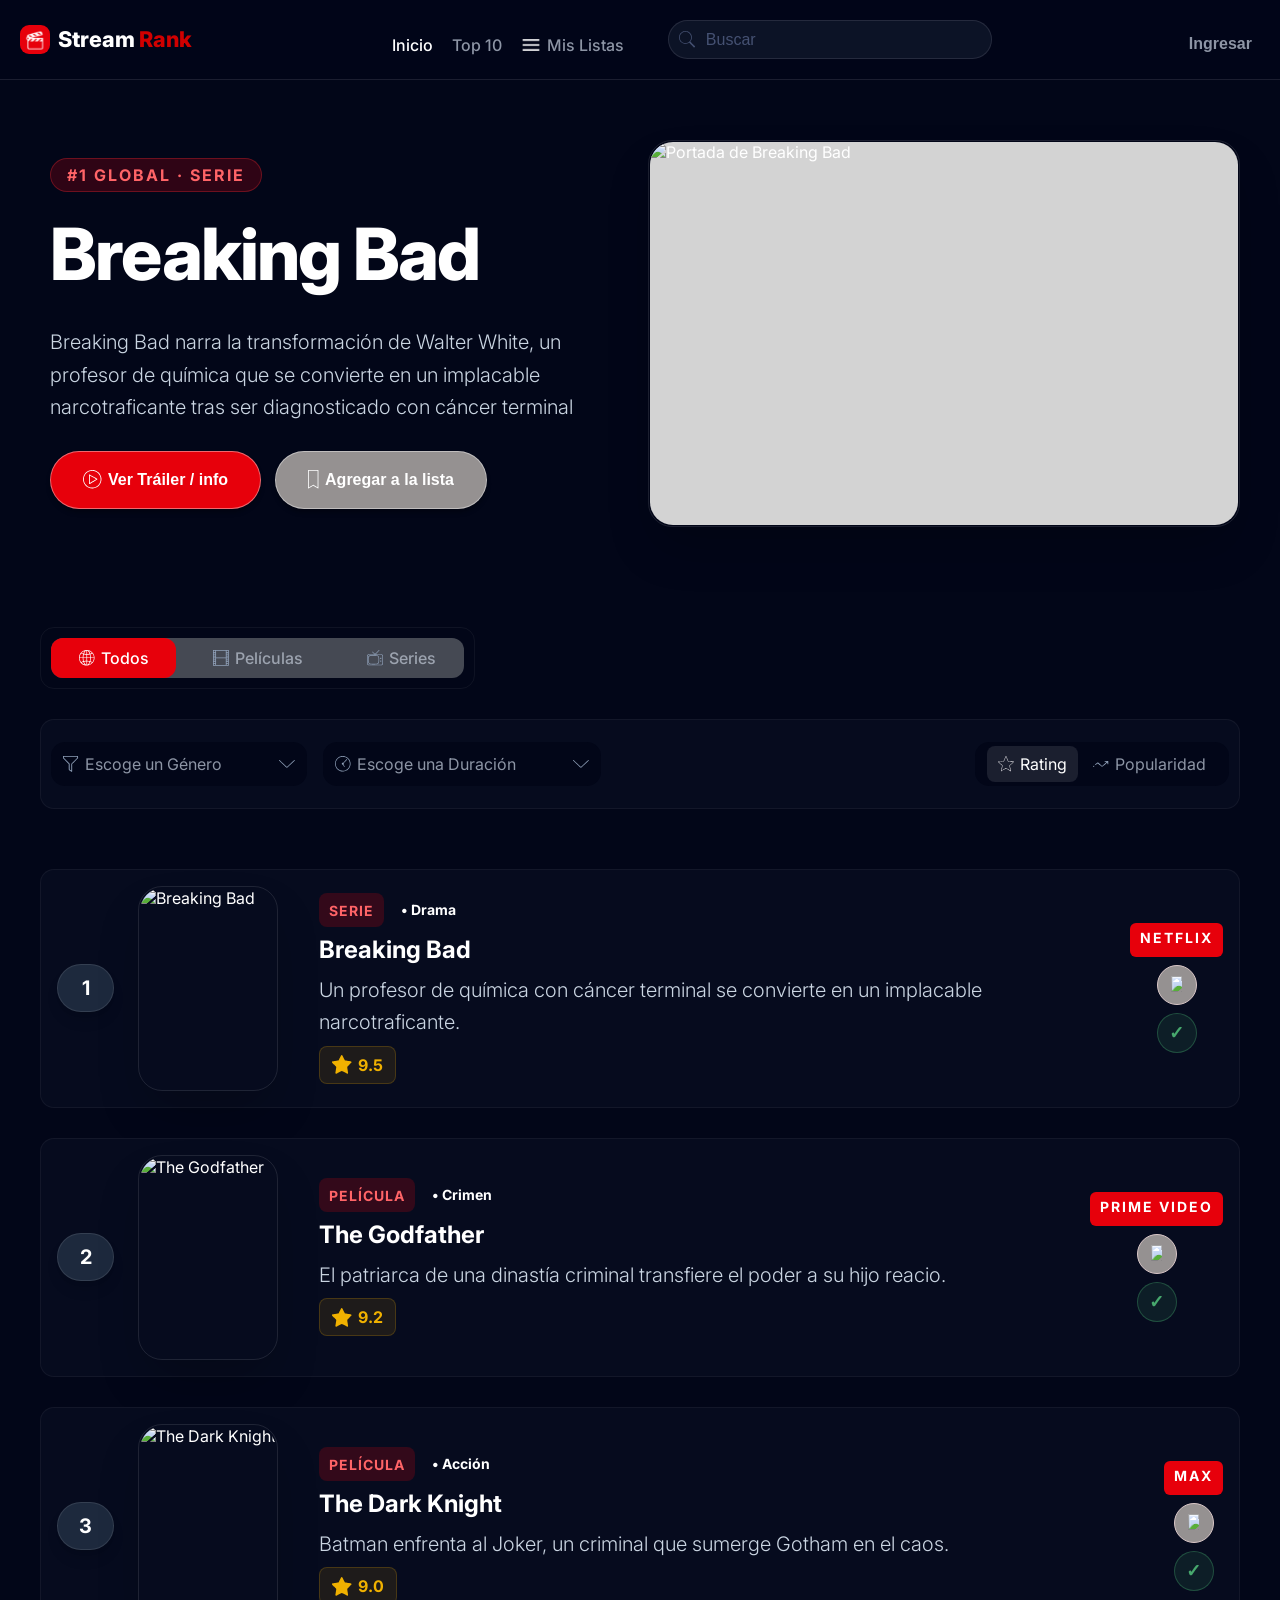
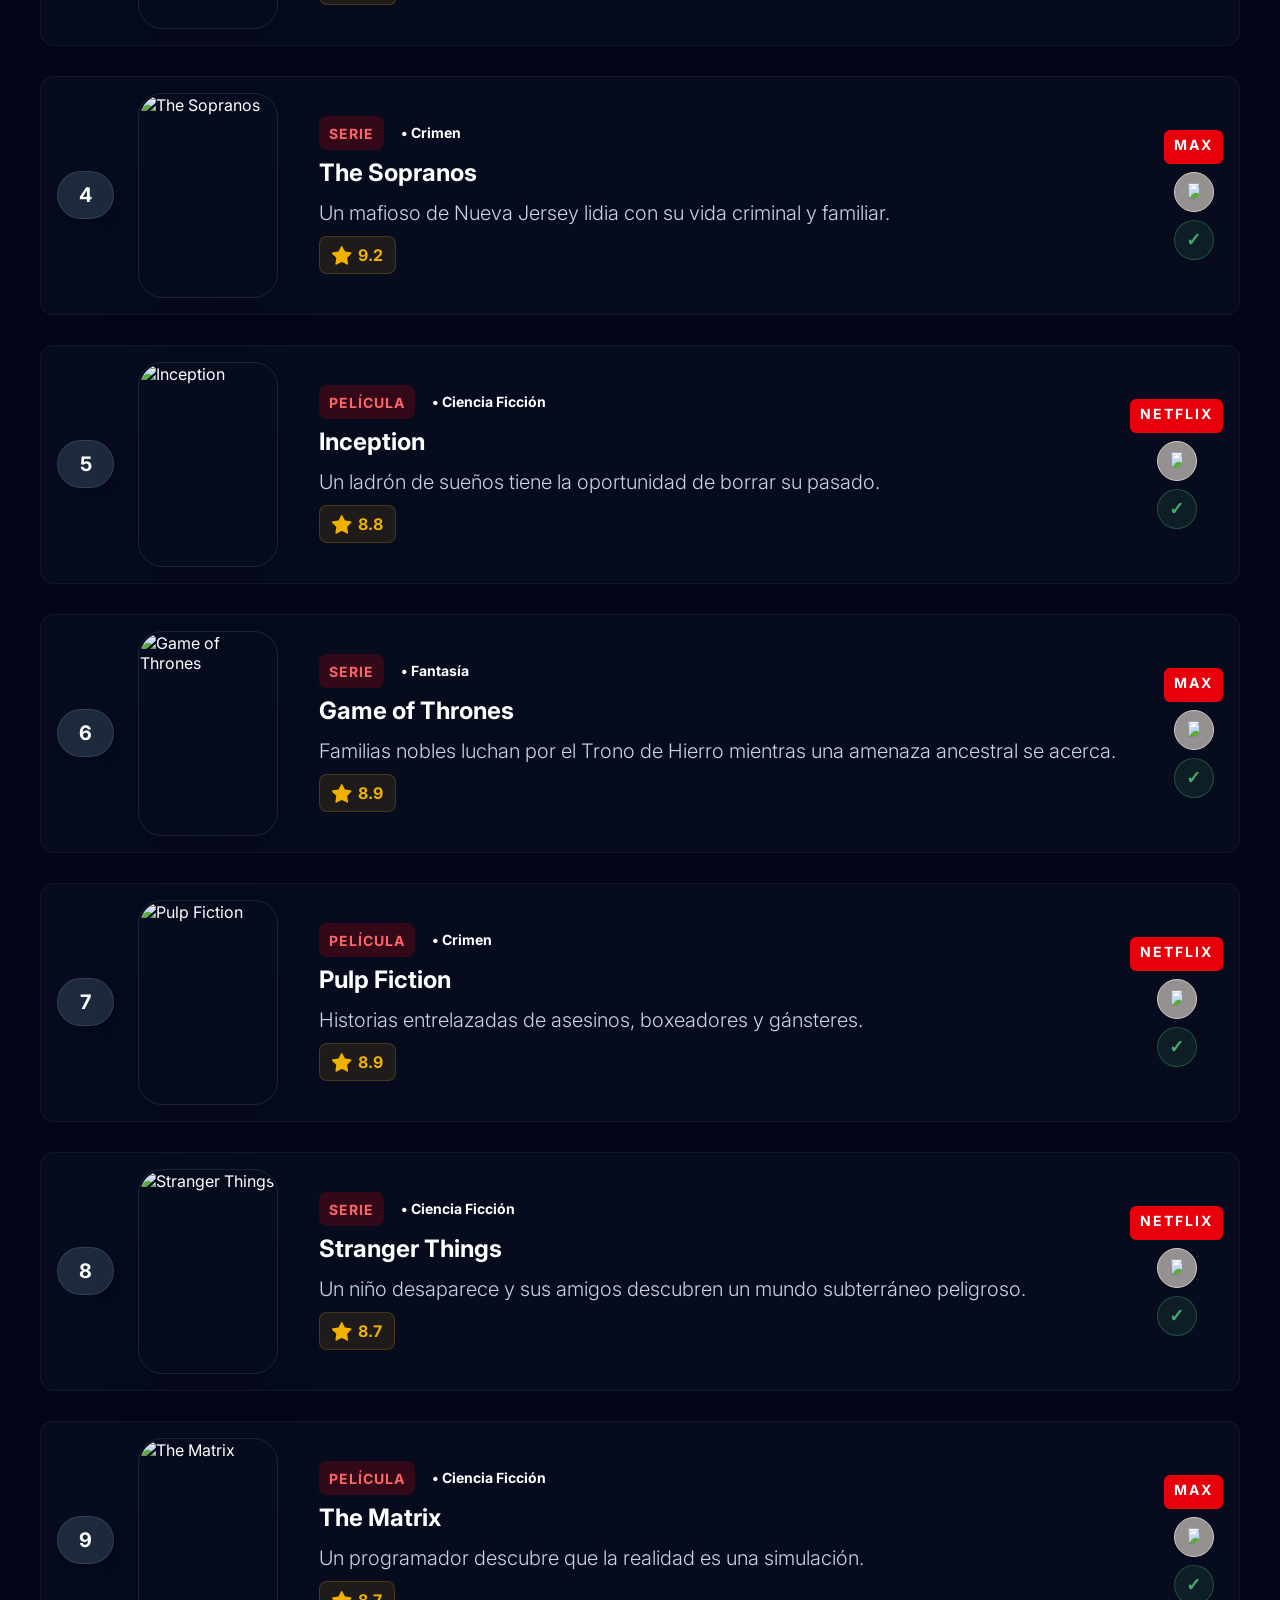
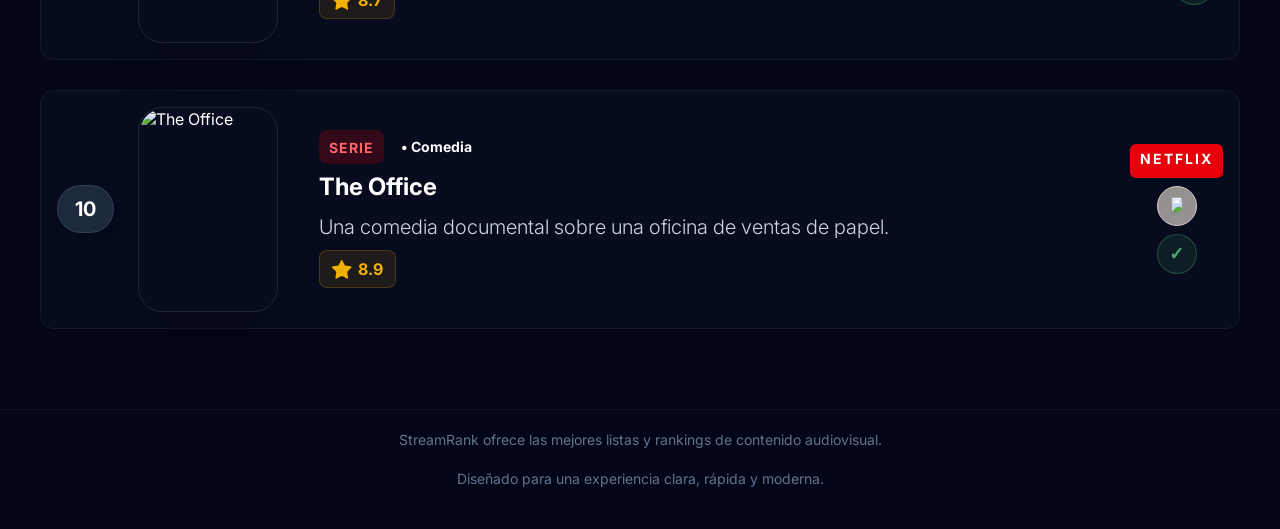
==== commit 05b9b714: "arreglo de botones" ====
--- a/index.html
+++ b/index.html
@@ -39,7 +39,7 @@
           </label>
         </form>
       </div>
-       <button id="btnIngresar" class="profile-button" type="button">
+       <button id="btnIngresar" class="profile-button" type="button" onclick="abrirModal()">
         <span class="profile-icon">
           <img src="assets/icons/Perfil.svg" alt="Perfil icon" />
         </span>
@@ -784,5 +784,81 @@
   </div>
 
   <script src="js/auth.js"></script>
+  <script src="js/listas.js"></script>
+
+  <script>
+    // ══════════════════════════════════════════════════════════
+    // EVENT LISTENER PARA BOTONES DE GUARDAR EN LAS TARJETAS
+    // ══════════════════════════════════════════════════════════
+    document.addEventListener('DOMContentLoaded', () => {
+      const bookmarkButtons = document.querySelectorAll('.btn-bookmark');
+
+      bookmarkButtons.forEach(button => {
+        button.addEventListener('click', async (e) => {
+          e.stopPropagation();
+          
+          // Obtener la tarjeta padre
+          const card = button.closest('.movie-card');
+          if (!card) return;
+
+          // Extraer datos de la tarjeta
+          const titulo = card.querySelector('.info-title')?.textContent.trim() || '';
+          const tipoElem = card.querySelector('.tag-type')?.textContent.trim().toLowerCase() || '';
+          const tipo = tipoElem === 'película' ? 'pelicula' : tipoElem === 'serie' ? 'serie' : tipoElem;
+          const genero = card.querySelector('.tag-genre')?.textContent.replace('•', '').trim() || '';
+          const plataforma = card.querySelector('.tag-platform')?.textContent.trim() || '';
+          const imagen_url = card.querySelector('.card-image')?.src || '';
+          const rating = parseFloat(card.querySelector('.rating-text')?.textContent || 0) || null;
+
+          // Llamar a la función para agregar a la lista
+          await agregarALista(titulo, tipo, genero, plataforma, imagen_url, rating);
+
+          // Cambiar el estado visual del botón
+          button.classList.toggle('active');
+          const icon = button.querySelector('img');
+          if (icon) {
+            icon.src = button.classList.contains('active')
+              ? 'assets/icons/agregada.svg'
+              : 'assets/icons/agregar.svg';
+          }
+        });
+      });
+    });
+
+    // ══════════════════════════════════════════════════════════
+    // EVENT LISTENER PARA BOTÓN "AGREGAR A LA LISTA" DEL HERO
+    // ══════════════════════════════════════════════════════════
+    document.addEventListener('DOMContentLoaded', () => {
+      const btnAgregar = document.querySelector('.btn-secondary');
+      if (!btnAgregar) return;
+      
+      btnAgregar.addEventListener('click', async () => {
+        // Datos del hero (Breaking Bad)
+        const titulo = 'Breaking Bad';
+        const tipo = 'serie';
+        const genero = 'Drama';
+        const plataforma = 'NETFLIX';
+        const imagen_url = 'https://www.hdwallpapers.net/previews/breaking-bad-walter-white-271.jpg';
+        const rating = 9.5;
+
+        await agregarALista(titulo, tipo, genero, plataforma, imagen_url, rating);
+
+        // Cambiar estado visual
+        btnAgregar.classList.add('added');
+        const icon = btnAgregar.querySelector('.icon');
+        const text = btnAgregar.querySelector('.btn-text');
+        
+        if (icon) {
+          icon.innerHTML = `
+            <img src="assets/icons/agregada.svg" alt="Agregado"
+            style="width: 20px; height: 20px; object-fit: contain;" />
+          `;
+        }
+        if (text) {
+          text.textContent = 'Agregado';
+        }
+      });
+    });
+  </script>
 </body>
 </html>
--- a/css/styles.css
+++ b/css/styles.css
@@ -839,10 +839,11 @@
 /* 4. Contenedor de la Derecha */
 .card-actions {
     display: flex;
-    height: 85px;
+    min-height: 120px;
     flex-direction: column;
-    justify-content: space-between;
-    align-items: center;
+    justify-content: flex-start;
+    align-items: center;
+    gap: 8px;
 }
 
 .tag-platform {
@@ -891,9 +892,35 @@
 .btn-bookmark.active:hover {
     background: rgba(231, 0, 11, 0.15); /* Mismo fondo rojizo */
     border: 1px solid #E7000B;          /* Mismo borde rojo */
-    
-}
-
+}
+
+.btn-watch {
+    display: flex;
+    width: 40px;
+    height: 40px;
+    justify-content: center;
+    align-items: center;
+    border-radius: 20px;
+    border: 1px solid rgba(71, 168, 109, 0.35);
+    background: rgba(71, 168, 109, 0.12);
+    color: #47A86D;
+    font-size: 18px;
+    font-weight: 700;
+    cursor: pointer;
+    transition: background 0.3s, transform 0.2s, color 0.3s, border-color 0.3s;
+}
+
+.btn-watch:hover {
+    background: rgba(71, 168, 109, 0.18);
+    transform: translateY(-1px);
+}
+
+.btn-watch--saved {
+    background: #22c55e;
+    color: #ffffff;
+    border-color: #16a34a;
+    box-shadow: 0 0 0 2px rgba(34, 197, 94, 0.2);
+}
 
 .btn-bookmark {
     /* ... (tus estilos actuales) ... */
@@ -902,6 +929,16 @@
 
 .btn-bookmark:hover {
     background: #7a7676;
+}
+
+.btn-bookmark.active {
+    background: #e7000b;
+    border-color: #fb2c36;
+    box-shadow: 0 0 0 2px rgba(231, 0, 11, 0.20);
+}
+
+.btn-bookmark.active img {
+    filter: brightness(0) invert(1);
 }
 
 .bookmark-icon {
@@ -1152,11 +1189,34 @@
   align-content: center;
   gap: 24px;
   align-self: stretch;
-  flex-wrap: wrap;
+  flex-wrap: nowrap;
+  overflow-x: auto;
+  scroll-snap-type: x mandatory;
+  -webkit-overflow-scrolling: touch;
+  padding-bottom: 8px;
+}
+
+.cards-wrapper::-webkit-scrollbar {
+  height: 8px;
+}
+
+.cards-wrapper::-webkit-scrollbar-track {
+  background: transparent;
+}
+
+.cards-wrapper::-webkit-scrollbar-thumb {
+  background: rgba(255,255,255,0.15);
+  border-radius: 999px;
+}
+
+.cards-wrapper {
+  scrollbar-color: rgba(255,255,255,0.15) transparent;
+  scrollbar-width: thin;
 }
 
 .platform-card {
   display: flex;
+  scroll-snap-align: start;
   width: 292px;
   height: 158px;
   padding: 24px;
@@ -1188,6 +1248,15 @@
 .card-Warner { background-image: linear-gradient(0deg, rgba(0,0,0,0.7), rgba(0,0,0,0.4)), url('https://entertainment.time.com/wp-content/uploads/sites/3/2012/09/warner_bros-_pictures_intro.jpg?w=720&h=480&crop=1'); }
 .card-starwars { background-image: linear-gradient(0deg, rgba(0,0,0,0.7), rgba(0,0,0,0.4)), url('https://static.wikia.nocookie.net/esstarwars/images/4/42/StarWarsOpeningLogo.svg/revision/latest?cb=20161007015630'); }
 .card-universal { background-image: linear-gradient(0deg, rgba(0,0,0,0.7), rgba(0,0,0,0.4)), url('https://mediaproxy.tvtropes.org/width/1200/https://static.tvtropes.org/pmwiki/pub/images/img_4543png.png'); }
+.card-lucasfilm { background-image: linear-gradient(0deg, rgba(0,0,0,0.7), rgba(0,0,0,0.4)), url('https://upload.wikimedia.org/wikipedia/commons/thumb/b/b4/Lucasfilm_logo.svg/1200px-Lucasfilm_logo.svg.png'); }
+.card-pixar { background-image: linear-gradient(0deg, rgba(0,0,0,0.7), rgba(0,0,0,0.4)), url('https://upload.wikimedia.org/wikipedia/en/0/05/Pixar_Logo.svg'); }
+.card-dreamworks { background-image: linear-gradient(0deg, rgba(0,0,0,0.7), rgba(0,0,0,0.4)), url('https://upload.wikimedia.org/wikipedia/commons/thumb/1/1a/DreamWorks_Logo_2016.svg/1200px-DreamWorks_Logo_2016.svg.png'); }
+.card-ghibli { background-image: linear-gradient(0deg, rgba(0,0,0,0.7), rgba(0,0,0,0.4)), url('https://upload.wikimedia.org/wikipedia/en/9/9a/Studio_Ghibli_logo.svg'); }
+.card-dc-studios { background-image: linear-gradient(0deg, rgba(0,0,0,0.7), rgba(0,0,0,0.4)), url('https://upload.wikimedia.org/wikipedia/commons/thumb/7/71/DC_Studios_Logo.svg/1200px-DC_Studios_Logo.svg.png'); }
+.card-dc-universe { background-image: linear-gradient(0deg, rgba(0,0,0,0.7), rgba(0,0,0,0.4)), url('https://upload.wikimedia.org/wikipedia/commons/thumb/4/4a/DC_Comics_logo.svg/1200px-DC_Comics_logo.svg.png'); }
+.card-harrypotter { background-image: linear-gradient(0deg, rgba(0,0,0,0.7), rgba(0,0,0,0.4)), url('https://upload.wikimedia.org/wikipedia/en/a/a9/Harry_Potter_wordmark.svg'); }
+.card-fastfurious { background-image: linear-gradient(0deg, rgba(0,0,0,0.7), rgba(0,0,0,0.4)), url('https://upload.wikimedia.org/wikipedia/commons/thumb/6/6a/Fast_and_Furious_logo.png/1200px-Fast_and_Furious_logo.png'); }
+.card-jurassic { background-image: linear-gradient(0deg, rgba(0,0,0,0.7), rgba(0,0,0,0.4)), url('https://upload.wikimedia.org/wikipedia/en/e/e7/Logo_of_Jurassic_Park.svg'); }
 
 /* ── DROPDOWNS ── */
 .dropdown-wrapper {
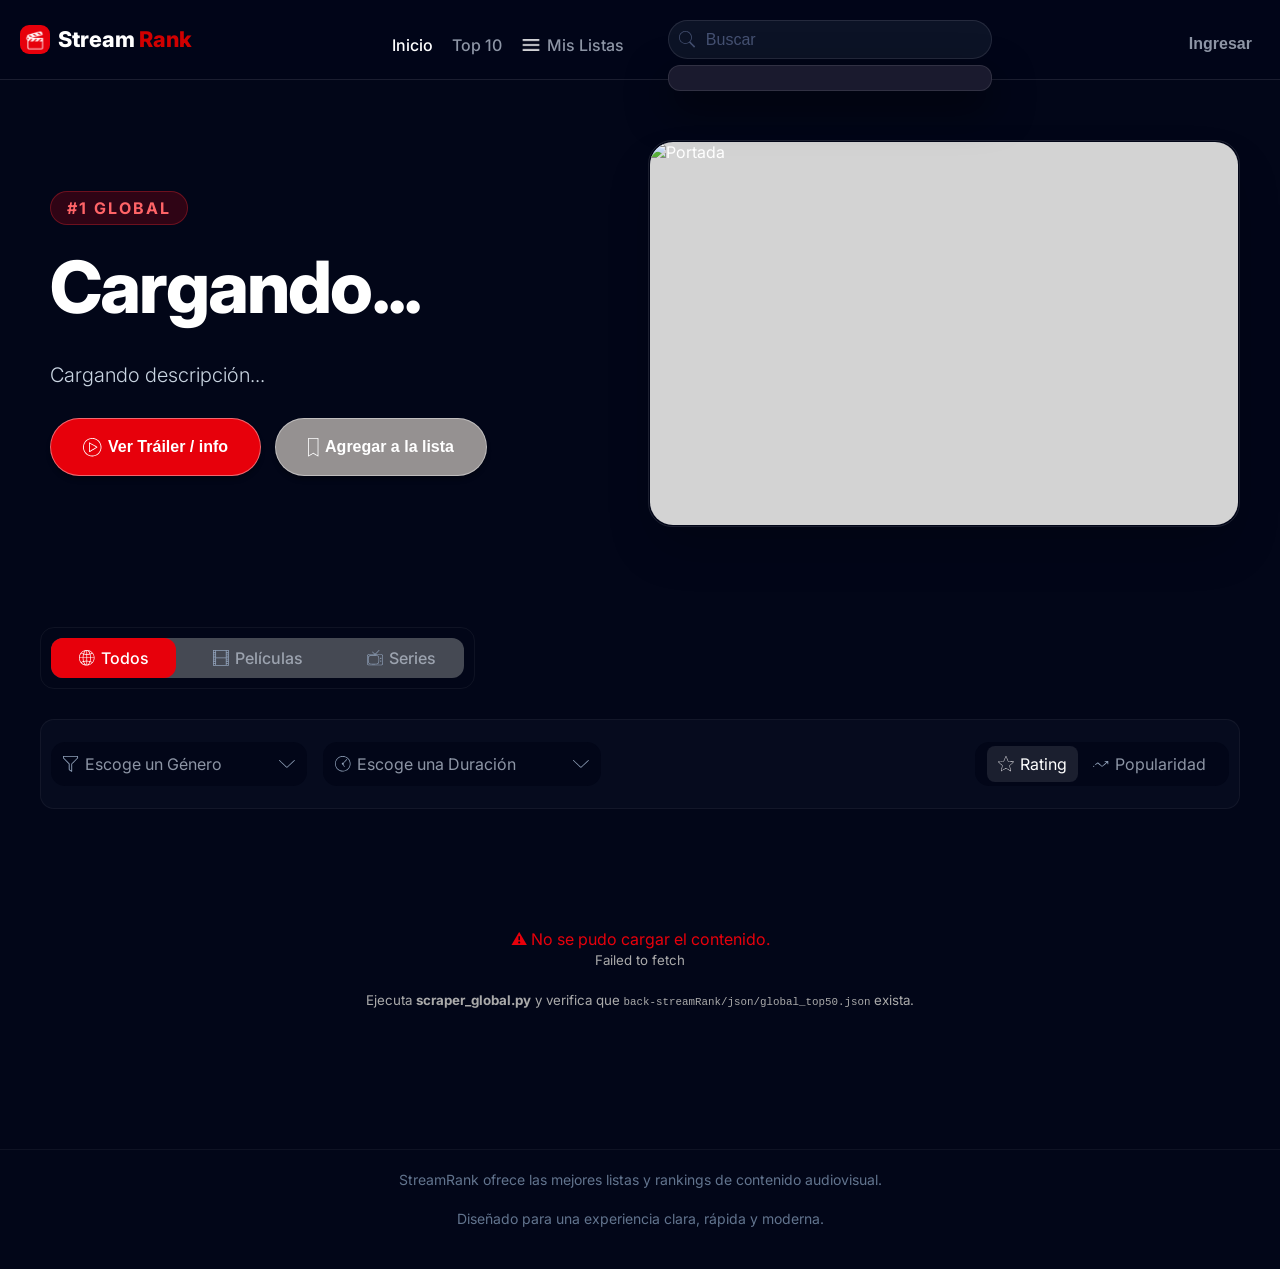
==== commit d76ca6a7: "corregi el buscador" ====
--- a/index.html
+++ b/index.html
@@ -27,7 +27,6 @@
             </span>
             Mis Listas
           </a>
-          
         </nav>
 
         <form class="search-form" id="searchForm">
@@ -39,694 +38,118 @@
           </label>
         </form>
       </div>
-       <button id="btnIngresar" class="profile-button" type="button" onclick="abrirModal()">
+
+      <!-- ✅ SIN onclick inline — auth.js lo maneja solo -->
+      <button id="btnIngresar" class="profile-button" type="button">
         <span class="profile-icon">
           <img src="assets/icons/Perfil.svg" alt="Perfil icon" />
         </span>
         Username
       </button>
-
     </div>
   </header>
 
   <main class="page-content">
-    
+
     <section class="hero">
-        <div class="hero-info">
-            <span class="hero-tag">#1 GLOBAL · SERIE</span> 
-            
-            <div class="hero-title-container">
-                <h1 class="hero-title">Breaking Bad</h1>
+      <div class="hero-info">
+        <span class="hero-tag" id="heroTag">#1 GLOBAL</span>
+
+        <div class="hero-title-container">
+          <h1 class="hero-title" id="heroTitle">Cargando...</h1>
+        </div>
+
+        <div class="hero-desc-container">
+          <p class="hero-description" id="heroDescription">Cargando descripción...</p>
+        </div>
+
+        <div class="hero-buttons">
+          <button class="btn btn-primary" id="heroTrailerBtn">
+            <span class="icon">
+              <img src="assets/icons/Play.svg" alt="Play icon" />
+            </span>
+            <span class="btn-text">Ver Tráiler / info</span>
+          </button>
+
+          <button class="btn btn-secondary" id="heroAddBtn">
+            <span class="icon">
+              <img src="assets/icons/agregar.svg" alt="Agregar icon" />
+            </span>
+            <span class="btn-text">Agregar a la lista</span>
+          </button>
+        </div>
+      </div>
+
+      <div class="hero-image-container">
+        <img id="heroImage" src="" alt="Portada" class="hero-image" />
+      </div>
+    </section>
+
+    <section class="filters-section">
+      <div class="filters-top-wrapper">
+        <div class="content-type-toggle">
+          <button class="toggle-btn active">
+            <span class="icon"><img src="assets/icons/general.svg" alt="Todos"></span>
+            <span class="btn-text">Todos</span>
+          </button>
+          <button class="toggle-btn">
+            <span class="icon"><img src="assets/icons/Pelicula.svg" alt="Películas"></span>
+            <span class="btn-text">Películas</span>
+          </button>
+          <button class="toggle-btn">
+            <span class="icon"><img src="assets/icons/Series.svg" alt="Series"></span>
+            <span class="btn-text">Series</span>
+          </button>
+        </div>
+      </div>
+
+      <div class="filters-bottom-wrapper">
+        <div class="filters-dropdown-group">
+          <button class="dropdown-btn">
+            <div class="dropdown-content-left">
+              <img src="assets/icons/Filtrar.svg" alt="Filtro">
+              <span class="btn-text">Escoge un Género</span>
             </div>
-
-            <div class="hero-desc-container">
-                <p class="hero-description">
-                    Breaking Bad narra la transformación de Walter White, un profesor de química que se convierte en un implacable narcotraficante tras ser diagnosticado con cáncer terminal
-                </p>
+            <img src="assets/icons/Desplegar.svg" alt="Desplegar">
+          </button>
+          <button class="dropdown-btn">
+            <div class="dropdown-content-left">
+              <img src="assets/icons/Duracion.svg" alt="Reloj">
+              <span class="btn-text">Escoge una Duración</span>
             </div>
-
-            <div class="hero-buttons">
-                <button class="btn btn-primary">
-                    <span class="icon">
-                        <img src="assets/icons/Play.svg" alt="Play icon" />  
-                    </span>
-                    <span class="btn-text">Ver Tráiler / info</span>
-                </button>
-                <button class="btn btn-secondary">
-                    <span class="icon">
-                        <img src="assets/icons/agregar.svg" alt="Agregar icon" />
-                    </span>
-                    <span class="btn-text">Agregar a la lista</span>
-                </button>
-            </div>
-        </div>
-        
-        <div class="hero-image-container">
-           <img src="https://www.hdwallpapers.net/previews/breaking-bad-walter-white-271.jpg" alt="Portada de Breaking Bad" class="hero-image">
-        </div>
+            <img src="assets/icons/Desplegar.svg" alt="Desplegar">
+          </button>
+        </div>
+
+        <div class="filters-sort-group">
+          <div class="sort-toggle-wrapper">
+            <button class="sort-btn active">
+              <img src="assets/icons/Rating.svg" alt="Rating">
+              <span class="btn-text">Rating</span>
+            </button>
+            <button class="sort-btn">
+              <img src="assets/icons/Popularidad.svg" alt="Popularidad">
+              <span class="btn-text">Popularidad</span>
+            </button>
+          </div>
+        </div>
+      </div>
     </section>
 
-    <section class="filters-section">
-        
-        <div class="filters-top-wrapper">
-            
-            <div class="content-type-toggle">
-                
-                <button class="toggle-btn active">
-                    <span class="icon">
-                        <img src="assets/icons/general.svg" alt="Todos">
-                    </span>
-                    <span class="btn-text">Todos</span>
-                </button>
-                
-                <button class="toggle-btn">
-                    <span class="icon">
-                        <img src="assets/icons/Pelicula.svg" alt="Películas">
-                    </span>
-                    <span class="btn-text">Películas</span>
-                </button>
-                
-                <button class="toggle-btn">
-                    <span class="icon">
-                        <img src="assets/icons/Series.svg" alt="Series">
-                    </span>
-                    <span class="btn-text">Series</span>
-                </button>
-
-            </div>
-        </div>
-
-        <div class="filters-bottom-wrapper">
-            
-            <div class="filters-dropdown-group">
-                
-                <button class="dropdown-btn">
-                    <div class="dropdown-content-left">
-                        <img src="assets/icons/Filtrar.svg" alt="Filtro">
-                        <span class="btn-text">Escoge un Género</span>
-                    </div>
-                    <img src="assets/icons/Desplegar.svg" alt="Desplegar">
-                </button>
-
-                <button class="dropdown-btn">
-                    <div class="dropdown-content-left">
-                        <img src="assets/icons/Duracion.svg" alt="Reloj">
-                        <span class="btn-text">Escoge una Duración</span>
-                    </div>
-                    <img src="assets/icons/Desplegar.svg" alt="Desplegar">
-                </button>
-
-            </div>
-
-            <div class="filters-sort-group">
-                
-                <div class="sort-toggle-wrapper">
-                    
-                    <button class="sort-btn active">
-                        <img src="assets/icons/Rating.svg" alt="Rating">
-                        <span class="btn-text">Rating</span>
-                    </button>
-                    
-                    <button class="sort-btn">
-                        <img src="assets/icons/Popularidad.svg" alt="Popularidad">
-                        <span class="btn-text">Popularidad</span>
-                    </button>
-
-                </div>
-            </div>
-
-        </div>
-
-        </section>
-
-        <section class="top-10-section">
-
-          <div class="top-10-list">
-
-                        <!-- CARTA 1: Breaking Bad (Serie - Drama) -->
-            <article class="movie-card"
-                    data-duration="160min"
-                    data-description="Breaking Bad es un thriller explosivo que sigue la transformación de Walter White, un profesor de química convertido en fabricante de metanfetaminas, que junto a su exalumno Jesse Pinkman se adentra en el oscuro mundo del narcotráfico. Una historia de ambición, poder y consecuencias, donde cada decisión puede ser mortal."
-                    data-trailer="https://www.youtube.com/embed/HhesaQXLuRY">
-              <div class="card-number">1</div>
-              <div class="card-image-wrapper">
-                <img src="https://image.tmdb.org/t/p/w500/ggFHVNu6YYI5L9pCfOacjizRGt.jpg" alt="Breaking Bad" class="card-image">
-              </div>
-              <div class="card-info">
-                <div class="info-top-tags">
-                  <span class="tag-type">SERIE</span>
-                  <span class="tag-genre">• Drama</span>
-                </div>
-                <h3 class="info-title">Breaking Bad</h3>
-                <p class="info-desc">Un profesor de química con cáncer terminal se convierte en un implacable narcotraficante.</p>
-                <div class="info-rating">
-                  <div class="rating-icon"><img src="assets/icons/Estrella.svg" alt="Star"></div>
-                  <span class="rating-text">9.5</span>
-                </div>
-              </div>
-              <div class="card-actions">
-                <span class="tag-platform">NETFLIX</span>
-                <button class="btn-bookmark"><img src="assets/icons/Agregar.svg" alt="Guardar" class="bookmark-icon"></button>
-              </div>
-            </article>
-
-            <!-- CARTA 2: The Godfather (Película - Crimen) -->
-            <article class="movie-card"
-                    data-duration="175min"
-                    data-description="El patriarca de una dinastía del crimen organizado transfiere el control de su imperio a su hijo reacio. Exploración del poder, la familia y la traición. Considerada una de las mejores películas de la historia."
-                    data-trailer="https://www.youtube.com/embed/sY1S34973zA">
-              <div class="card-number">2</div>
-              <div class="card-image-wrapper">
-                <img src="https://m.media-amazon.com/images/M/MV5BNGEwYjgwOGQtYjg5ZS00Njc1LTk2ZGEtM2QwZWQ2NjdhZTE5XkEyXkFqcGc@._V1_.jpg" alt="The Godfather" class="card-image">
-              </div>
-              <div class="card-info">
-                <div class="info-top-tags">
-                  <span class="tag-type">PELÍCULA</span>
-                  <span class="tag-genre">• Crimen</span>
-                </div>
-                <h3 class="info-title">The Godfather</h3>
-                <p class="info-desc">El patriarca de una dinastía criminal transfiere el poder a su hijo reacio.</p>
-                <div class="info-rating">
-                  <div class="rating-icon"><img src="assets/icons/Estrella.svg" alt="Star"></div>
-                  <span class="rating-text">9.2</span>
-                </div>
-              </div>
-              <div class="card-actions">
-                <span class="tag-platform">PRIME VIDEO</span>
-                <button class="btn-bookmark"><img src="assets/icons/Agregar.svg" alt="Guardar" class="bookmark-icon"></button>
-              </div>
-            </article>
-
-            <!-- CARTA 3: The Dark Knight (Película - Acción) -->
-            <article class="movie-card"
-                    data-duration="152min"
-                    data-description="Batman se enfrenta a su enemigo más psicótico: el Joker, un criminal maestro que sumerge a Gotham en el caos. Considerada una de las mejores películas de superhéroes de la historia, con una actuación inolvidable de Heath Ledger."
-                    data-trailer="https://www.youtube.com/embed/EXeTwQWrcwY">
-              <div class="card-number">3</div>
-              <div class="card-image-wrapper">
-                <img src="https://image.tmdb.org/t/p/w500/qJ2tW6WMUDux911r6m7haRef0WH.jpg" alt="The Dark Knight" class="card-image">
-              </div>
-              <div class="card-info">
-                <div class="info-top-tags">
-                  <span class="tag-type">PELÍCULA</span>
-                  <span class="tag-genre">• Acción</span>
-                </div>
-                <h3 class="info-title">The Dark Knight</h3>
-                <p class="info-desc">Batman enfrenta al Joker, un criminal que sumerge Gotham en el caos.</p>
-                <div class="info-rating">
-                  <div class="rating-icon"><img src="assets/icons/Estrella.svg" alt="Star"></div>
-                  <span class="rating-text">9.0</span>
-                </div>
-              </div>
-              <div class="card-actions">
-                <span class="tag-platform">MAX</span>
-                <button class="btn-bookmark"><img src="assets/icons/Agregar.svg" alt="Guardar" class="bookmark-icon"></button>
-              </div>
-            </article>
-
-            <!-- CARTA 4: The Sopranos (Serie - Crimen) -->
-            <article class="movie-card"
-                    data-duration="55min"
-                    data-description="Tony Soprano, un mafioso de Nueva Jersey, lucha por equilibrar su vida criminal con los problemas familiares. Considerada una de las mejores series de la historia, pionera en la televisión moderna."
-                    data-trailer="https://www.youtube.com/embed/KMx4iFcozK0">
-              <div class="card-number">4</div>
-              <div class="card-image-wrapper">
-                <img src="https://m.media-amazon.com/images/M/MV5BZjYwNWQwOTMtMzYwOS00NTcxLWFhNTYtNGQ4YjdmYTcyNDFkXkEyXkFqcGc@._V1_.jpg" alt="The Sopranos" class="card-image">
-              </div>
-              <div class="card-info">
-                <div class="info-top-tags">
-                  <span class="tag-type">SERIE</span>
-                  <span class="tag-genre">• Crimen</span>
-                </div>
-                <h3 class="info-title">The Sopranos</h3>
-                <p class="info-desc">Un mafioso de Nueva Jersey lidia con su vida criminal y familiar.</p>
-                <div class="info-rating">
-                  <div class="rating-icon"><img src="assets/icons/Estrella.svg" alt="Star"></div>
-                  <span class="rating-text">9.2</span>
-                </div>
-              </div>
-              <div class="card-actions">
-                <span class="tag-platform">MAX</span>
-                <button class="btn-bookmark"><img src="assets/icons/Agregar.svg" alt="Guardar" class="bookmark-icon"></button>
-              </div>
-            </article>
-
-            <!-- CARTA 5: Inception (Película - Ciencia Ficción) -->
-            <article class="movie-card"
-                    data-duration="148min"
-                    data-description="Un ladrón que roba secretos del subconsciente durante el sueño tiene la oportunidad de borrar su pasado. Christopher Nolan dirige esta obra maestra visual que desafía la realidad."
-                    data-trailer="https://www.youtube.com/embed/YoHD9XEInc0">
-              <div class="card-number">5</div>
-              <div class="card-image-wrapper">
-                <img src="https://play-lh.googleusercontent.com/buKf27Hxendp3tLNpNtP3E-amP0o4yYV-SGKyS2u-Y3GdGRTyfNCIT5WAVs2OudOz6so5K1jtYdAUKI9nw8=w240-h480-rw" alt="Inception" class="card-image">
-              </div>
-              <div class="card-info">
-                <div class="info-top-tags">
-                  <span class="tag-type">PELÍCULA</span>
-                  <span class="tag-genre">• Ciencia Ficción</span>
-                </div>
-                <h3 class="info-title">Inception</h3>
-                <p class="info-desc">Un ladrón de sueños tiene la oportunidad de borrar su pasado.</p>
-                <div class="info-rating">
-                  <div class="rating-icon"><img src="assets/icons/Estrella.svg" alt="Star"></div>
-                  <span class="rating-text">8.8</span>
-                </div>
-              </div>
-              <div class="card-actions">
-                <span class="tag-platform">NETFLIX</span>
-                <button class="btn-bookmark"><img src="assets/icons/Agregar.svg" alt="Guardar" class="bookmark-icon"></button>
-              </div>
-            </article>
-
-            <!-- CARTA 6: Game of Thrones (Serie - Fantasía) -->
-            <article class="movie-card"
-                    data-duration="55min"
-                    data-description="Nobles familias luchan por el control del Trono de Hierro mientras una amenaza ancestral se acerca desde el norte. Dragones, traiciones, batallas épicas y personajes que marcaron la televisión moderna."
-                    data-trailer="https://www.youtube.com/embed/KPLWWIOCOOQ">
-              <div class="card-number">6</div>
-              <div class="card-image-wrapper">
-                <img src="https://m.media-amazon.com/images/M/MV5BMTNhMDJmNmYtNDQ5OS00ODdlLWE0ZDAtZTgyYTIwNDY3OTU3XkEyXkFqcGc@._V1_.jpg" alt="Game of Thrones" class="card-image">
-              </div>
-              <div class="card-info">
-                <div class="info-top-tags">
-                  <span class="tag-type">SERIE</span>
-                  <span class="tag-genre">• Fantasía</span>
-                </div>
-                <h3 class="info-title">Game of Thrones</h3>
-                <p class="info-desc">Familias nobles luchan por el Trono de Hierro mientras una amenaza ancestral se acerca.</p>
-                <div class="info-rating">
-                  <div class="rating-icon"><img src="assets/icons/Estrella.svg" alt="Star"></div>
-                  <span class="rating-text">8.9</span>
-                </div>
-              </div>
-              <div class="card-actions">
-                <span class="tag-platform">MAX</span>
-                <button class="btn-bookmark"><img src="assets/icons/Agregar.svg" alt="Guardar" class="bookmark-icon"></button>
-              </div>
-            </article>
-
-            <!-- CARTA 7: Pulp Fiction (Película - Crimen) -->
-            <article class="movie-card"
-                    data-duration="154min"
-                    data-description="Las vidas de dos asesinos a sueldo, un boxeador, la esposa de un gánster y dos ladrones se entrelazan en historias no lineales llenas de diálogos brillantes y violencia estilizada."
-                    data-trailer="https://www.youtube.com/embed/s7EdQ4FqbhY">
-              <div class="card-number">7</div>
-              <div class="card-image-wrapper">
-                <img src="https://image.tmdb.org/t/p/w500/d5iIlFn5s0ImszYzBPb8JPIfbXD.jpg" alt="Pulp Fiction" class="card-image">
-              </div>
-              <div class="card-info">
-                <div class="info-top-tags">
-                  <span class="tag-type">PELÍCULA</span>
-                  <span class="tag-genre">• Crimen</span>
-                </div>
-                <h3 class="info-title">Pulp Fiction</h3>
-                <p class="info-desc">Historias entrelazadas de asesinos, boxeadores y gánsteres.</p>
-                <div class="info-rating">
-                  <div class="rating-icon"><img src="assets/icons/Estrella.svg" alt="Star"></div>
-                  <span class="rating-text">8.9</span>
-                </div>
-              </div>
-              <div class="card-actions">
-                <span class="tag-platform">NETFLIX</span>
-                <button class="btn-bookmark"><img src="assets/icons/Agregar.svg" alt="Guardar" class="bookmark-icon"></button>
-              </div>
-            </article>
-
-            <!-- CARTA 8: Stranger Things (Serie - Ciencia Ficción) -->
-            <article class="movie-card"
-                    data-duration="50min"
-                    data-description="En un pueblo de Indiana en los años 80, un niño desaparece y sus amigos, junto con su madre y el jefe de policía, se enfrentan a una peligrosa realidad alterna llena de monstruos y experimentos gubernamentales."
-                    data-trailer="https://www.youtube.com/embed/mnd7sFt5c3A">
-              <div class="card-number">8</div>
-              <div class="card-image-wrapper">
-                <img src="https://image.tmdb.org/t/p/w500/x2LSRK2Cm7MZhjluni1msVJ3wDF.jpg" alt="Stranger Things" class="card-image">
-              </div>
-              <div class="card-info">
-                <div class="info-top-tags">
-                  <span class="tag-type">SERIE</span>
-                  <span class="tag-genre">• Ciencia Ficción</span>
-                </div>
-                <h3 class="info-title">Stranger Things</h3>
-                <p class="info-desc">Un niño desaparece y sus amigos descubren un mundo subterráneo peligroso.</p>
-                <div class="info-rating">
-                  <div class="rating-icon"><img src="assets/icons/Estrella.svg" alt="Star"></div>
-                  <span class="rating-text">8.7</span>
-                </div>
-              </div>
-              <div class="card-actions">
-                <span class="tag-platform">NETFLIX</span>
-                <button class="btn-bookmark"><img src="assets/icons/Agregar.svg" alt="Guardar" class="bookmark-icon"></button>
-              </div>
-            </article>
-
-            <!-- CARTA 9: The Matrix (Película - Ciencia Ficción) -->
-            <article class="movie-card"
-                    data-duration="136min"
-                    data-description="Un programador descubre que la realidad en la que vive es una simulación controlada por máquinas. Neo se une a un grupo de rebeldes para luchar contra sus opresores y liberar a la humanidad."
-                    data-trailer="https://www.youtube.com/embed/vKQi3bBA1y8">
-              <div class="card-number">9</div>
-              <div class="card-image-wrapper">
-                <img src="https://image.tmdb.org/t/p/w500/f89U3ADr1oiB1s9GkdPOEpXUk5H.jpg" alt="The Matrix" class="card-image">
-              </div>
-              <div class="card-info">
-                <div class="info-top-tags">
-                  <span class="tag-type">PELÍCULA</span>
-                  <span class="tag-genre">• Ciencia Ficción</span>
-                </div>
-                <h3 class="info-title">The Matrix</h3>
-                <p class="info-desc">Un programador descubre que la realidad es una simulación.</p>
-                <div class="info-rating">
-                  <div class="rating-icon"><img src="assets/icons/Estrella.svg" alt="Star"></div>
-                  <span class="rating-text">8.7</span>
-                </div>
-              </div>
-              <div class="card-actions">
-                <span class="tag-platform">MAX</span>
-                <button class="btn-bookmark"><img src="assets/icons/Agregar.svg" alt="Guardar" class="bookmark-icon"></button>
-              </div>
-            </article>
-
-            <!-- CARTA 10: The Office (US) (Serie - Comedia) -->
-            <article class="movie-card"
-                    data-duration="22min"
-                    data-description="Una comedia documental sobre la vida en una oficina de ventas de papel. Personajes inolvidables, momentos incómodos y un humor único que la convirtieron en un fenómeno de culto."
-                    data-trailer="https://www.youtube.com/embed/tNcDHWpselE">
-              <div class="card-number">10</div>
-              <div class="card-image-wrapper">
-                <img src="https://upload.wikimedia.org/wikipedia/en/5/58/TheOffice_S7_DVD.jpg" alt="The Office" class="card-image">
-              </div>
-              <div class="card-info">
-                <div class="info-top-tags">
-                  <span class="tag-type">SERIE</span>
-                  <span class="tag-genre">• Comedia</span>
-                </div>
-                <h3 class="info-title">The Office</h3>
-                <p class="info-desc">Una comedia documental sobre una oficina de ventas de papel.</p>
-                <div class="info-rating">
-                  <div class="rating-icon"><img src="assets/icons/Estrella.svg" alt="Star"></div>
-                  <span class="rating-text">8.9</span>
-                </div>
-              </div>
-              <div class="card-actions">
-                <span class="tag-platform">NETFLIX</span>
-                <button class="btn-bookmark"><img src="assets/icons/Agregar.svg" alt="Guardar" class="bookmark-icon"></button>
-              </div>
-            </article>
-
-
-
-          </div>  
+    <section class="top-10-section">
+      <div id="contenedorPeliculas" class="top-10-list"></div>
     </section>
-    </main>
+
+  </main>
 
   <footer class="footer">
     <p class="footer-text">StreamRank ofrece las mejores listas y rankings de contenido audiovisual.</p>
     <p class="footer-text">Diseñado para una experiencia clara, rápida y moderna.</p>
   </footer>
 
-<!-- MODAL FLOTANTE - UN SOLO MODAL PARA TODAS LAS CARTAS -->
-<div class="modal-overlay" id="movieModalOverlay">
-  <div class="floating-card">
-    <div class="modal-header">
-      <button class="modal-close-btn" id="closeModalBtn">✕</button>
-    </div>
-    <div class="modal-content">
-      <!-- Tags -->
-      <div class="modal-tags">
-        <span class="tag-type" id="modalType">SERIE</span>
-        <span class="tag-genre" id="modalGenre">• Drama</span>
-      </div>
-
-      <!-- Título -->
-      <h3 class="info-title" id="modalTitle">Breaking Bad</h3>
-
-      <!-- Rating + Duración -->
-      <div class="modal-rating-duration">
-        <div class="info-rating">
-          <div class="rating-icon"><img src="assets/icons/Estrella.svg" alt="Star"></div>
-          <span class="rating-text" id="modalRating">9.5</span>
-        </div>
-        <div class="modal-duration-badge">
-          <img src="assets/icons/Duracion.svg" alt="Duración" class="duration-icon">
-          <span id="modalDuration">160min</span>
-        </div>
-      </div>
-
-      <!-- Descripción larga (se actualiza dinámicamente) -->
-      <p class="info-desc" id="modalDesc"></p>
-
-      <!-- Tráiler (se actualiza dinámicamente) -->
-      <div class="trailer-wrapper">
-        <iframe id="trailerIframe" src="https://www.youtube.com/embed/HhesaQXLuRY" title="Trailer" frameborder="0" allowfullscreen></iframe>
-      </div>
-
-    </div>
-  </div>
-</div>
-
-  <script>
-    document.addEventListener('DOMContentLoaded', () => {
-      const btnAgregar = document.querySelector('.btn-secondary');
-      
-      btnAgregar.addEventListener('click', function() {
-        this.classList.toggle('added');
-        
-        const icon = this.querySelector('.icon');
-        const text = this.querySelector('.btn-text');
-        
-        if (this.classList.contains('added')) {
-          icon.innerHTML = '<img src="assets/icons/agregada.svg" alt="Agregado" style="width: 20px; height: 20px; object-fit: contain;" />';
-          text.textContent = 'Agregado';
-        } else {
-          icon.innerHTML = '<img src="assets/icons/agregar.svg" alt="Agregar" style="width: 20px; height: 20px; object-fit: contain;" />'; 
-          text.textContent = 'Agregar a la lista';
-        }
-      });
-    });
-  </script>
-
-  <script>
-    // Seleccionamos todos los botones de guardado de las tarjetas
-    const bookmarkButtons = document.querySelectorAll('.btn-bookmark');
-
-    bookmarkButtons.forEach(button => {
-        button.addEventListener('click', function() {
-            // Alterna la clase 'active' (pone y quita el fondo rojo)
-            this.classList.toggle('active');
-
-            // Seleccionamos la imagen que está dentro del botón
-            const icon = this.querySelector('img');
-
-            // Si el botón ahora tiene la clase 'active', cambiamos el icono al de check
-            if (this.classList.contains('active')) {
-                // Asegúrate de tener un icono de check rojo en tu carpeta assets
-                icon.src = 'assets/icons/agregada.svg'; 
-            } else {
-                // Si se quita el 'active', vuelve al icono original
-                icon.src = 'assets/icons/agregar.svg';
-            }
-        });
-    });
-  </script>
-
-<script>
-    document.addEventListener('DOMContentLoaded', () => {
-    const movieModalOverlay = document.getElementById('movieModalOverlay');
-    const closeBtn = document.getElementById('closeModalBtn');
-    
-    // Elementos del modal
-    const modalType = document.getElementById('modalType');
-    const modalGenre = document.getElementById('modalGenre');
-    const modalTitle = document.getElementById('modalTitle');
-    const modalRating = document.getElementById('modalRating');
-    const modalDesc = document.getElementById('modalDesc');
-    const modalDuration = document.getElementById('modalDuration');
-    const trailerIframe = document.getElementById('trailerIframe');
-    
-    function openMovieModal(card) {
-        // Obtener datos de la carta (clases existentes)
-        const typeElem = card.querySelector('.tag-type');
-        const genreElem = card.querySelector('.tag-genre');
-        const titleElem = card.querySelector('.info-title');
-        const ratingElem = card.querySelector('.rating-text');
-        
-        // Actualizar modal con esos datos
-        if (typeElem) modalType.textContent = typeElem.textContent;
-        if (genreElem) modalGenre.textContent = genreElem.textContent;
-        if (titleElem) modalTitle.textContent = titleElem.textContent;
-        if (ratingElem) modalRating.textContent = ratingElem.textContent;
-        
-        // Obtener datos de atributos data-*
-        const duration = card.dataset.duration || '160min';
-        const description = card.dataset.description || '';
-        const trailerUrl = card.dataset.trailer || 'https://www.youtube.com/embed/HhesaQXLuRY';
-        
-        modalDuration.textContent = duration;
-        modalDesc.textContent = description;
-        trailerIframe.src = trailerUrl;
-        
-        // Mostrar modal
-        movieModalOverlay.classList.add('active');
-        document.body.classList.add('modal-open');
-    }
-    
-    function closeMovieModal() {
-        movieModalOverlay.classList.remove('active');
-        document.body.classList.remove('modal-open');
-        // Opcional: detener el vídeo al cerrar
-        // trailerIframe.src = trailerIframe.src;
-    }
-    
-    // Asignar evento click a todas las cartas
-    const cards = document.querySelectorAll('.movie-card');
-    cards.forEach(card => {
-        card.addEventListener('click', (e) => {
-        if (e.target.closest('.btn-bookmark')) return;
-        openMovieModal(card);
-        });
-    });
-    
-    // Cerrar modal
-    closeBtn.addEventListener('click', closeMovieModal);
-    movieModalOverlay.addEventListener('click', (e) => {
-        if (e.target === movieModalOverlay) closeMovieModal();
-    });
-    document.addEventListener('keydown', (e) => {
-        if (e.key === 'Escape' && movieModalOverlay.classList.contains('active')) closeMovieModal();
-    });
-    });
-    const todasLasCartas = document.querySelectorAll('.movie-card');
-
-  function filtrarCartas() {
-    const tipoActivo = document.querySelector('.toggle-btn.active')?.dataset.tipo || 'todos';
-    const generoActivo = document.querySelector('.dropdown-btn[data-tipo="genero"]')?.dataset.valor || 'todos';
-    const duracionActiva = document.querySelector('.dropdown-btn[data-tipo="duracion"]')?.dataset.valor || 'todos';
-
-    todasLasCartas.forEach(card => {
-      const tipo = card.querySelector('.tag-type')?.textContent.trim().toLowerCase();
-      const genero = card.querySelector('.tag-genre')?.textContent.replace('•','').trim().toLowerCase();
-      const duracion = parseInt(card.dataset.duration) || 0;
-
-      let visible = true;
-
-      // Filtro tipo
-      if (tipoActivo === 'peliculas' && tipo !== 'película') visible = false;
-      if (tipoActivo === 'series' && tipo !== 'serie') visible = false;
-
-      // Filtro género
-      if (generoActivo !== 'todos' && !genero.includes(generoActivo)) visible = false;
-
-      // Filtro duración
-      if (duracionActiva === 'corta' && duracion > 100) visible = false;
-      if (duracionActiva === 'media' && (duracion <= 100 || duracion > 150)) visible = false;
-      if (duracionActiva === 'larga' && duracion <= 150) visible = false;
-
-      card.style.display = visible ? '' : 'none';
-    });
-
-    ordenarCartas();
-  }
-
-  function ordenarCartas() {
-    const ordenActivo = document.querySelector('.sort-btn.active')?.dataset.orden || 'rating';
-    const lista = document.querySelector('.top-10-list');
-    const cartas = [...lista.querySelectorAll('.movie-card')].filter(c => c.style.display !== 'none');
-
-    cartas.sort((a, b) => {
-      if (ordenActivo === 'rating') {
-        return parseFloat(b.querySelector('.rating-text')?.textContent || 0)
-             - parseFloat(a.querySelector('.rating-text')?.textContent || 0);
-      } else {
-        // popularidad = número de carta original
-        return parseInt(a.querySelector('.card-number')?.textContent || 0)
-             - parseInt(b.querySelector('.card-number')?.textContent || 0);
-      }
-    });
-
-    cartas.forEach(c => lista.appendChild(c));
-  }
-
-  // ── TOGGLE TIPO (Todos / Películas / Series) ──
-  const tipoMap = { 'Todos': 'todos', 'Películas': 'peliculas', 'Series': 'series' };
-  document.querySelectorAll('.toggle-btn').forEach(btn => {
-    btn.dataset.tipo = tipoMap[btn.querySelector('.btn-text')?.textContent.trim()] || 'todos';
-    btn.addEventListener('click', () => {
-      document.querySelectorAll('.toggle-btn').forEach(b => b.classList.remove('active'));
-      btn.classList.add('active');
-      filtrarCartas();
-    });
-  });
-
-  // ── SORT (Rating / Popularidad) ──
-  const ordenMap = { 'Rating': 'rating', 'Popularidad': 'popularidad' };
-  document.querySelectorAll('.sort-btn').forEach(btn => {
-    btn.dataset.orden = ordenMap[btn.querySelector('.btn-text')?.textContent.trim()] || 'rating';
-    btn.addEventListener('click', () => {
-      document.querySelectorAll('.sort-btn').forEach(b => b.classList.remove('active'));
-      btn.classList.add('active');
-      filtrarCartas();
-    });
-  });
-
-  // ── DROPDOWNS ──
-  function crearDropdown(btnEl, tipo, opciones) {
-    btnEl.dataset.tipo = tipo;
-    btnEl.dataset.valor = 'todos';
-
-    const wrapper = document.createElement('div');
-    wrapper.className = 'dropdown-wrapper';
-    btnEl.parentNode.insertBefore(wrapper, btnEl);
-    wrapper.appendChild(btnEl);
-
-    const menu = document.createElement('div');
-    menu.className = 'dropdown-menu';
-    menu.innerHTML = opciones.map(o =>
-      `<button class="dropdown-option" data-valor="${o.valor}" type="button">${o.label}</button>`
-    ).join('');
-    wrapper.appendChild(menu);
-
-    btnEl.addEventListener('click', (e) => {
-      e.stopPropagation();
-      // Cerrar otros dropdowns
-      document.querySelectorAll('.dropdown-menu.open').forEach(m => {
-        if (m !== menu) m.classList.remove('open');
-      });
-      menu.classList.toggle('open');
-    });
-
-    menu.querySelectorAll('.dropdown-option').forEach(opt => {
-      opt.addEventListener('click', () => {
-        btnEl.dataset.valor = opt.dataset.valor;
-        btnEl.querySelector('.btn-text').textContent = opt.textContent;
-        menu.classList.remove('open');
-        filtrarCartas();
-      });
-    });
-  }
-
-  const dropdowns = document.querySelectorAll('.dropdown-btn');
-  crearDropdown(dropdowns[0], 'genero', [
-    { valor: 'todos', label: 'Todos los géneros' },
-    { valor: 'drama', label: 'Drama' },
-    { valor: 'crimen', label: 'Crimen' },
-    { valor: 'acción', label: 'Acción' },
-    { valor: 'thriller', label: 'Thriller' },
-    { valor: 'ciencia ficción', label: 'Ciencia Ficción' },
-  ]);
-  crearDropdown(dropdowns[1], 'duracion', [
-    { valor: 'todos', label: 'Cualquier duración' },
-    { valor: 'corta', label: 'Corta (< 100 min)' },
-    { valor: 'media', label: 'Media (100–150 min)' },
-    { valor: 'larga', label: 'Larga (> 150 min)' },
-  ]);
-
-  // Cerrar dropdowns al hacer clic afuera
-  document.addEventListener('click', () => {
-    document.querySelectorAll('.dropdown-menu.open').forEach(m => m.classList.remove('open'));
-  });
-    
-</script>
-  <!-- AUTH MODALS -->
+  <!-- ═══════════════════════════════════════════════
+       AUTH MODALS
+  ════════════════════════════════════════════════ -->
   <div id="modalOverlay" class="modal-overlay" onclick="cerrarModal()" style="display:none;"></div>
 
   <div id="modalLogin" class="modal-login" style="display:none;">
@@ -741,7 +164,7 @@
         <div class="modal-input-wrapper">
           <span class="modal-input-icono">✉</span>
           <input class="modal-input" id="loginEmail" type="email" placeholder="tu@correo.com" />
-          <small id="loginEmailError" style="color:red; display:none; font-size:12px;">El correo debe contener "@gmail.com"</small>
+          <small id="loginEmailError" style="color:red;display:none;font-size:12px;">El correo debe contener "@gmail.com"</small>
         </div>
       </div>
       <div class="modal-campo">
@@ -749,7 +172,7 @@
         <div class="modal-input-wrapper">
           <span class="modal-input-icono">🔒</span>
           <input class="modal-input" id="loginPassword" type="password" placeholder="••••••••" />
-          <small id="loginPassError" style="color:red; display:none; font-size:12px;">La contraseña debe tener mínimo 8 caracteres</small>
+          <small id="loginPassError" style="color:red;display:none;font-size:12px;">La contraseña debe tener mínimo 8 caracteres</small>
         </div>
       </div>
       <button class="modal-btn-ingresar" type="button" onclick="simularLogin()">Ingresar</button>
@@ -783,82 +206,49 @@
     </div>
   </div>
 
+  <!-- ═══════════════════════════════════════════════
+       MODAL PELÍCULA / TRÁILER
+  ════════════════════════════════════════════════ -->
+  <div class="modal-overlay modal-overlay-movie" id="modalOverlayMovie">
+    <div class="floating-card">
+      <div class="modal-header">
+        <button class="modal-close-btn" id="closeModalBtn">✕</button>
+      </div>
+      <div class="modal-content">
+        <div class="modal-tags">
+          <span class="tag-type" id="modalType">PELÍCULA</span>
+          <span class="tag-genre" id="modalGenre">• Acción</span>
+        </div>
+        <h3 class="info-title" id="modalTitle">Título</h3>
+        <div class="modal-rating-duration">
+          <div class="info-rating">
+            <div class="rating-icon"><img src="assets/icons/Estrella.svg" alt="Star"></div>
+            <span class="rating-text" id="modalRating">8.0</span>
+          </div>
+          <div class="modal-duration-badge">
+            <img src="assets/icons/Duracion.svg" alt="Duración" class="duration-icon">
+            <span id="modalDuration">—</span>
+          </div>
+        </div>
+        <p class="info-desc" id="modalDesc"></p>
+        <div class="trailer-wrapper">
+          <iframe id="trailerIframe" src="" title="Trailer" frameborder="0" allowfullscreen></iframe>
+        </div>
+      </div>
+    </div>
+  </div>
+
+  <!-- ═══════════════════════════════════════════════
+       SCRIPTS — orden obligatorio
+  ════════════════════════════════════════════════ -->
+  <script>
+    // ✅ CAMBIA ESTA IP POR LA TUYA si es diferente
+    window.BACKEND_BASE_URL = 'http://192.168.101.9/back-streamRank';
+  </script>
   <script src="js/auth.js"></script>
   <script src="js/listas.js"></script>
-
-  <script>
-    // ══════════════════════════════════════════════════════════
-    // EVENT LISTENER PARA BOTONES DE GUARDAR EN LAS TARJETAS
-    // ══════════════════════════════════════════════════════════
-    document.addEventListener('DOMContentLoaded', () => {
-      const bookmarkButtons = document.querySelectorAll('.btn-bookmark');
-
-      bookmarkButtons.forEach(button => {
-        button.addEventListener('click', async (e) => {
-          e.stopPropagation();
-          
-          // Obtener la tarjeta padre
-          const card = button.closest('.movie-card');
-          if (!card) return;
-
-          // Extraer datos de la tarjeta
-          const titulo = card.querySelector('.info-title')?.textContent.trim() || '';
-          const tipoElem = card.querySelector('.tag-type')?.textContent.trim().toLowerCase() || '';
-          const tipo = tipoElem === 'película' ? 'pelicula' : tipoElem === 'serie' ? 'serie' : tipoElem;
-          const genero = card.querySelector('.tag-genre')?.textContent.replace('•', '').trim() || '';
-          const plataforma = card.querySelector('.tag-platform')?.textContent.trim() || '';
-          const imagen_url = card.querySelector('.card-image')?.src || '';
-          const rating = parseFloat(card.querySelector('.rating-text')?.textContent || 0) || null;
-
-          // Llamar a la función para agregar a la lista
-          await agregarALista(titulo, tipo, genero, plataforma, imagen_url, rating);
-
-          // Cambiar el estado visual del botón
-          button.classList.toggle('active');
-          const icon = button.querySelector('img');
-          if (icon) {
-            icon.src = button.classList.contains('active')
-              ? 'assets/icons/agregada.svg'
-              : 'assets/icons/agregar.svg';
-          }
-        });
-      });
-    });
-
-    // ══════════════════════════════════════════════════════════
-    // EVENT LISTENER PARA BOTÓN "AGREGAR A LA LISTA" DEL HERO
-    // ══════════════════════════════════════════════════════════
-    document.addEventListener('DOMContentLoaded', () => {
-      const btnAgregar = document.querySelector('.btn-secondary');
-      if (!btnAgregar) return;
-      
-      btnAgregar.addEventListener('click', async () => {
-        // Datos del hero (Breaking Bad)
-        const titulo = 'Breaking Bad';
-        const tipo = 'serie';
-        const genero = 'Drama';
-        const plataforma = 'NETFLIX';
-        const imagen_url = 'https://www.hdwallpapers.net/previews/breaking-bad-walter-white-271.jpg';
-        const rating = 9.5;
-
-        await agregarALista(titulo, tipo, genero, plataforma, imagen_url, rating);
-
-        // Cambiar estado visual
-        btnAgregar.classList.add('added');
-        const icon = btnAgregar.querySelector('.icon');
-        const text = btnAgregar.querySelector('.btn-text');
-        
-        if (icon) {
-          icon.innerHTML = `
-            <img src="assets/icons/agregada.svg" alt="Agregado"
-            style="width: 20px; height: 20px; object-fit: contain;" />
-          `;
-        }
-        if (text) {
-          text.textContent = 'Agregado';
-        }
-      });
-    });
-  </script>
+  <script src="js/search.js"></script>
+  <script src="js/cargarPeliculas.js"></script>
+
 </body>
 </html>
--- a/css/styles.css
+++ b/css/styles.css
@@ -182,6 +182,7 @@
   width: 324px;
   height: 39px;
   flex-shrink: 0;
+  position: relative;
 }
 
 .search-field {
@@ -195,6 +196,185 @@
   border: 1px solid var(--color-border);
   background: var(--color-search-bg);
   cursor: text;
+}
+
+.search-results-panel {
+  position: absolute;
+  top: calc(100% + 10px);
+  left: 0;
+  right: 0;
+  z-index: 40;
+  display: flex;
+  flex-direction: column;
+  gap: 8px;
+  max-height: 340px;
+  overflow-y: auto;
+  padding: 12px;
+  border-radius: 18px;
+  border: 1px solid rgba(148, 163, 184, 0.25);
+  background: rgba(8, 11, 20, 0.96);
+  box-shadow: 0 22px 38px rgba(0, 0, 0, 0.35);
+  backdrop-filter: blur(8px);
+}
+
+.search-results-panel.is-empty {
+  padding: 16px;
+}
+
+.search-result-link {
+  display: flex;
+  flex-direction: column;
+  gap: 6px;
+  width: 100%;
+  padding: 10px 12px;
+  border-radius: 12px;
+  color: #f8fafc;
+  text-decoration: none;
+  background: rgba(255, 255, 255, 0.04);
+  border: 1px solid transparent;
+  cursor: pointer;
+  text-align: left;
+  font: inherit;
+  transition: border-color 0.2s ease, transform 0.2s ease, background 0.2s ease;
+}
+
+.search-result-link:hover {
+  border-color: rgba(96, 165, 250, 0.55);
+  background: rgba(14, 116, 144, 0.24);
+  transform: translateY(-1px);
+}
+
+.search-result-title {
+  font-size: 15px;
+  font-weight: 700;
+  color: #fff;
+}
+
+.search-result-title strong,
+.search-result-snippet strong {
+  color: #67e8f9;
+}
+
+.search-result-meta {
+  font-size: 11px;
+  text-transform: uppercase;
+  letter-spacing: 0.18em;
+  color: #93c5fd;
+}
+
+.search-result-snippet {
+  margin: 0;
+  font-size: 12px;
+  line-height: 1.4;
+  color: rgba(248, 250, 252, 0.78);
+}
+
+.search-results-empty {
+  padding: 8px 4px;
+  color: rgba(255, 255, 255, 0.7);
+  font-size: 13px;
+}
+
+.search-detail-overlay {
+  position: fixed;
+  inset: 0;
+  display: none;
+  align-items: center;
+  justify-content: center;
+  padding: 20px;
+  z-index: 1000;
+  background: rgba(2, 6, 23, 0.85);
+  backdrop-filter: blur(6px);
+}
+
+.search-detail-overlay.active {
+  display: flex;
+}
+
+.search-detail-shell {
+  width: min(920px, 100%);
+  max-height: calc(100vh - 40px);
+  overflow: auto;
+  padding: 24px;
+  border-radius: 28px;
+  background: linear-gradient(180deg, #07101f 0%, #030712 100%);
+  border: 1px solid rgba(148, 163, 184, 0.22);
+  box-shadow: 0 24px 60px rgba(0, 0, 0, 0.5);
+  color: #fff;
+}
+
+.search-detail-header {
+  display: flex;
+  justify-content: space-between;
+  align-items: flex-start;
+  gap: 12px;
+  margin-bottom: 18px;
+}
+
+.search-detail-eyebrow {
+  margin: 0 0 6px;
+  font-size: 11px;
+  text-transform: uppercase;
+  letter-spacing: 0.24em;
+  color: #67e8f9;
+}
+
+.search-detail-title {
+  margin: 0;
+  font-size: 28px;
+  line-height: 1.1;
+}
+
+.search-detail-close {
+  border: none;
+  border-radius: 999px;
+  width: 34px;
+  height: 34px;
+  display: grid;
+  place-items: center;
+  font-size: 18px;
+  color: #fff;
+  background: rgba(255, 255, 255, 0.08);
+  cursor: pointer;
+}
+
+.search-detail-meta {
+  display: flex;
+  flex-wrap: wrap;
+  gap: 8px;
+  margin-bottom: 16px;
+}
+
+.search-detail-pill {
+  display: inline-flex;
+  align-items: center;
+  padding: 6px 10px;
+  border-radius: 999px;
+  background: rgba(14, 116, 144, 0.28);
+  color: #d0f2ff;
+  font-size: 11px;
+  font-weight: 700;
+}
+
+.search-detail-description {
+  margin: 0 0 20px;
+  color: rgba(255, 255, 255, 0.82);
+  line-height: 1.5;
+  font-size: 15px;
+}
+
+.search-detail-trailer-wrapper {
+  position: relative;
+  width: 100%;
+  aspect-ratio: 16 / 9;
+  border-radius: 22px;
+  overflow: hidden;
+  border: 1px solid rgba(103, 232, 249, 0.22);
+}
+
+.search-detail-trailer-wrapper iframe {
+  width: 100%;
+  height: 100%;
 }
 
 .search-field input {
@@ -1245,18 +1425,18 @@
 .card-hbo { background-image: linear-gradient(0deg, rgba(0,0,0,0.7), rgba(0,0,0,0.4)), url('https://wallpapercat.com/w/full/3/d/7/1263360-3840x2160-desktop-4k-hbo-wallpaper.jpg'); }
 .card-amazon { background-image: linear-gradient(0deg, rgba(0,0,0,0.7), rgba(0,0,0,0.4)), url('https://cdn.jsdelivr.net/gh/homarr-labs/dashboard-icons/png/prime-video.png'); }
 .card-marvel { background-image: linear-gradient(0deg, rgba(0,0,0,0.7), rgba(0,0,0,0.4)), url('https://upload.wikimedia.org/wikipedia/commons/b/b1/Marvel_Studios_Inc.webp'); }
-.card-Warner { background-image: linear-gradient(0deg, rgba(0,0,0,0.7), rgba(0,0,0,0.4)), url('https://entertainment.time.com/wp-content/uploads/sites/3/2012/09/warner_bros-_pictures_intro.jpg?w=720&h=480&crop=1'); }
+.card-Warner { background-image: linear-gradient(0deg, rgba(0,0,0,0.7), rgba(0,0,0,0.4)), url('https://heroichollywood.com/wp-content/uploads/2019/09/WarnerMedia_Warner_Bros.jpg'); }
 .card-starwars { background-image: linear-gradient(0deg, rgba(0,0,0,0.7), rgba(0,0,0,0.4)), url('https://static.wikia.nocookie.net/esstarwars/images/4/42/StarWarsOpeningLogo.svg/revision/latest?cb=20161007015630'); }
 .card-universal { background-image: linear-gradient(0deg, rgba(0,0,0,0.7), rgba(0,0,0,0.4)), url('https://mediaproxy.tvtropes.org/width/1200/https://static.tvtropes.org/pmwiki/pub/images/img_4543png.png'); }
-.card-lucasfilm { background-image: linear-gradient(0deg, rgba(0,0,0,0.7), rgba(0,0,0,0.4)), url('https://upload.wikimedia.org/wikipedia/commons/thumb/b/b4/Lucasfilm_logo.svg/1200px-Lucasfilm_logo.svg.png'); }
-.card-pixar { background-image: linear-gradient(0deg, rgba(0,0,0,0.7), rgba(0,0,0,0.4)), url('https://upload.wikimedia.org/wikipedia/en/0/05/Pixar_Logo.svg'); }
-.card-dreamworks { background-image: linear-gradient(0deg, rgba(0,0,0,0.7), rgba(0,0,0,0.4)), url('https://upload.wikimedia.org/wikipedia/commons/thumb/1/1a/DreamWorks_Logo_2016.svg/1200px-DreamWorks_Logo_2016.svg.png'); }
-.card-ghibli { background-image: linear-gradient(0deg, rgba(0,0,0,0.7), rgba(0,0,0,0.4)), url('https://upload.wikimedia.org/wikipedia/en/9/9a/Studio_Ghibli_logo.svg'); }
-.card-dc-studios { background-image: linear-gradient(0deg, rgba(0,0,0,0.7), rgba(0,0,0,0.4)), url('https://upload.wikimedia.org/wikipedia/commons/thumb/7/71/DC_Studios_Logo.svg/1200px-DC_Studios_Logo.svg.png'); }
-.card-dc-universe { background-image: linear-gradient(0deg, rgba(0,0,0,0.7), rgba(0,0,0,0.4)), url('https://upload.wikimedia.org/wikipedia/commons/thumb/4/4a/DC_Comics_logo.svg/1200px-DC_Comics_logo.svg.png'); }
-.card-harrypotter { background-image: linear-gradient(0deg, rgba(0,0,0,0.7), rgba(0,0,0,0.4)), url('https://upload.wikimedia.org/wikipedia/en/a/a9/Harry_Potter_wordmark.svg'); }
-.card-fastfurious { background-image: linear-gradient(0deg, rgba(0,0,0,0.7), rgba(0,0,0,0.4)), url('https://upload.wikimedia.org/wikipedia/commons/thumb/6/6a/Fast_and_Furious_logo.png/1200px-Fast_and_Furious_logo.png'); }
-.card-jurassic { background-image: linear-gradient(0deg, rgba(0,0,0,0.7), rgba(0,0,0,0.4)), url('https://upload.wikimedia.org/wikipedia/en/e/e7/Logo_of_Jurassic_Park.svg'); }
+.card-lucasfilm { background-image: linear-gradient(0deg, rgba(0,0,0,0.7), rgba(0,0,0,0.4)), url('https://windycity-3d.com/cdn/shop/files/il_fullxfull.5631392412_hzqq_1201fa59-4942-43a6-bf4a-07b6f309cabc.jpg?v=1722689884&width=1680'); }
+.card-pixar { background-image: linear-gradient(0deg, rgba(0,0,0,0.7), rgba(0,0,0,0.4)), url('https://static.wikia.nocookie.net/logopedia/images/f/f2/PIXAR3D169.png/revision/latest/scale-to-width-down/1000?cb=20170712041708'); }
+.card-dreamworks { background-image: linear-gradient(0deg, rgba(0,0,0,0.7), rgba(0,0,0,0.4)), url('https://media.licdn.com/dms/image/v2/C4D0BAQGNB3Pg5O2-1w/company-logo_200_200/company-logo_200_200/0/1654291450781/dreamworks_animation_logo?e=2147483647&v=beta&t=NlbhFyqqF1ehakZwCWQqUn_6j6DJai-MQ29LqhBxxkc'); }
+.card-ghibli { background-image: linear-gradient(0deg, rgba(0,0,0,0.7), rgba(0,0,0,0.4)), url('[data-uri]'); }
+.card-dc-studios { background-image: linear-gradient(0deg, rgba(0,0,0,0.7), rgba(0,0,0,0.4)), url('https://static.wikia.nocookie.net/dc-universe/images/f/f6/Logo_de_DC_Studios.png/revision/latest?cb=20240726224726&path-prefix=es'); }
+.card-jamesbond { background-image: linear-gradient(0deg, rgba(0,0,0,0.7), rgba(0,0,0,0.4)), url('https://imjustcreative.com/wp-content/uploads/2016/09/Evolution-of-James-Bond-007-Logo-Header-1080x307.jpg'); }
+.card-startrek { background-image: linear-gradient(0deg, rgba(0,0,0,0.7), rgba(0,0,0,0.4)), url('https://static.wikia.nocookie.net/memoryalpha/images/d/d1/Star_Trek_Universe.jpg/revision/latest?cb=20200115144000&path-prefix=en'); }
+.card-appletv{ background-image: linear-gradient(0deg, rgba(0,0,0,0.7), rgba(0,0,0,0.4)), url('[data-uri]'); }
+
 
 /* ── DROPDOWNS ── */
 .dropdown-wrapper {
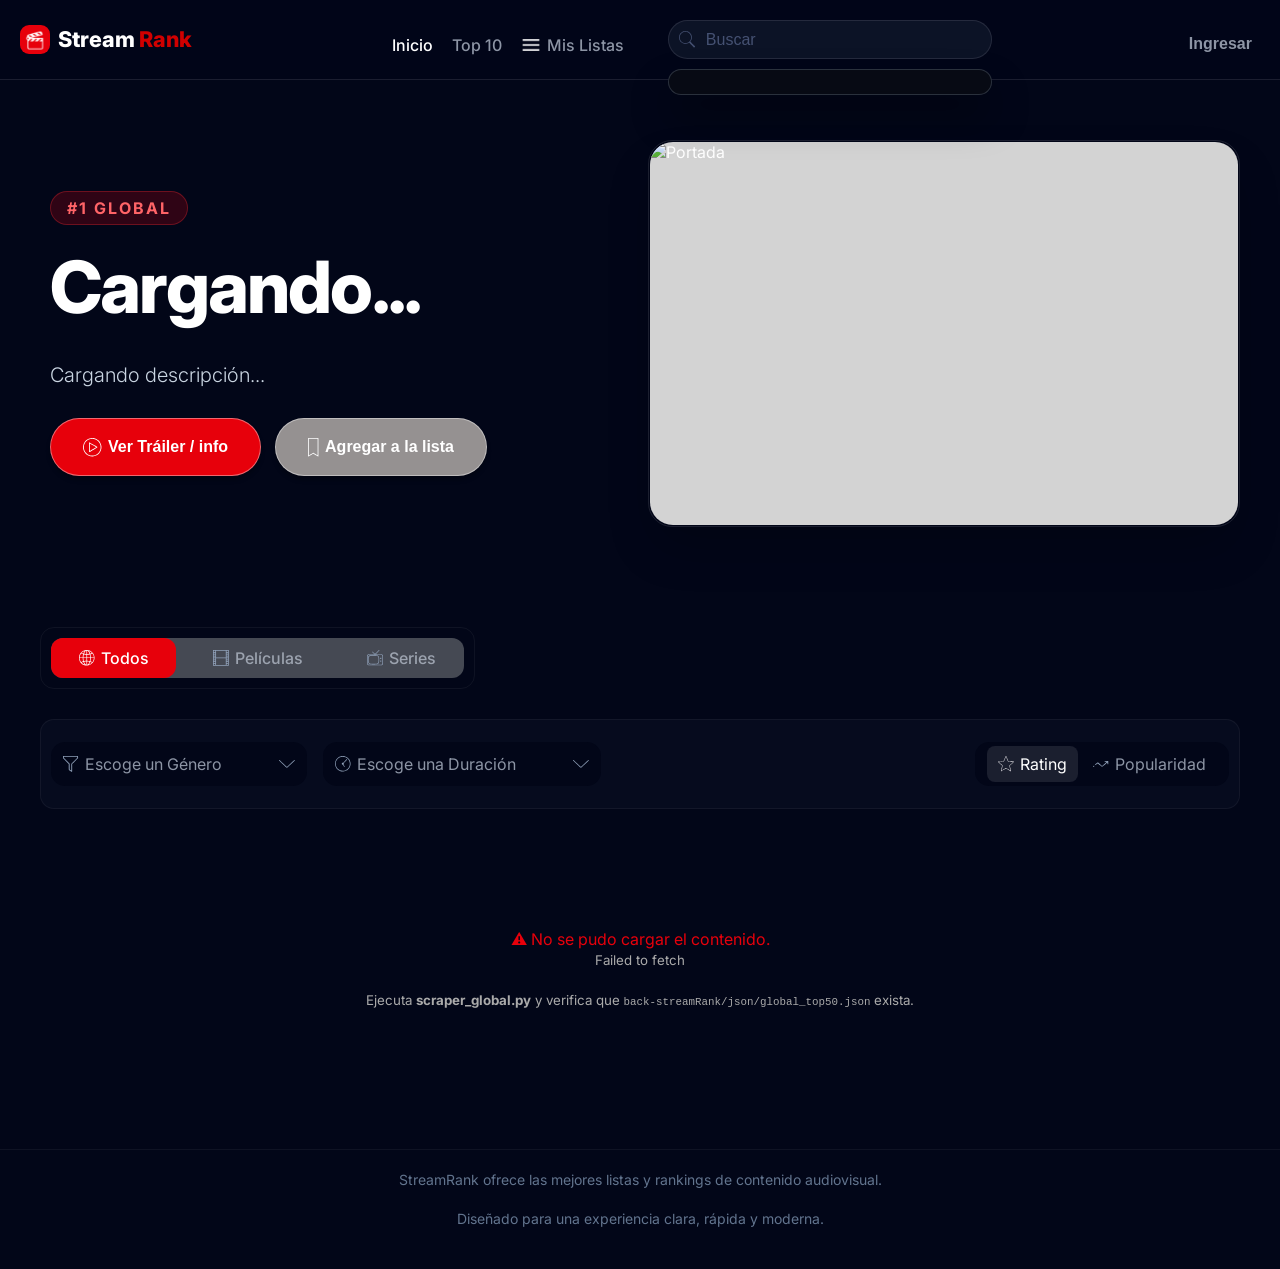
==== commit 908aef50: "url" ====
--- a/index.html
+++ b/index.html
@@ -243,7 +243,7 @@
   ════════════════════════════════════════════════ -->
   <script>
     // ✅ CAMBIA ESTA IP POR LA TUYA si es diferente
-    window.BACKEND_BASE_URL = 'http://192.168.101.9/back-streamRank';
+    window.BACKEND_BASE_URL = 'http://172.20.10.7/back-streamRank';
   </script>
   <script src="js/auth.js"></script>
   <script src="js/listas.js"></script>
